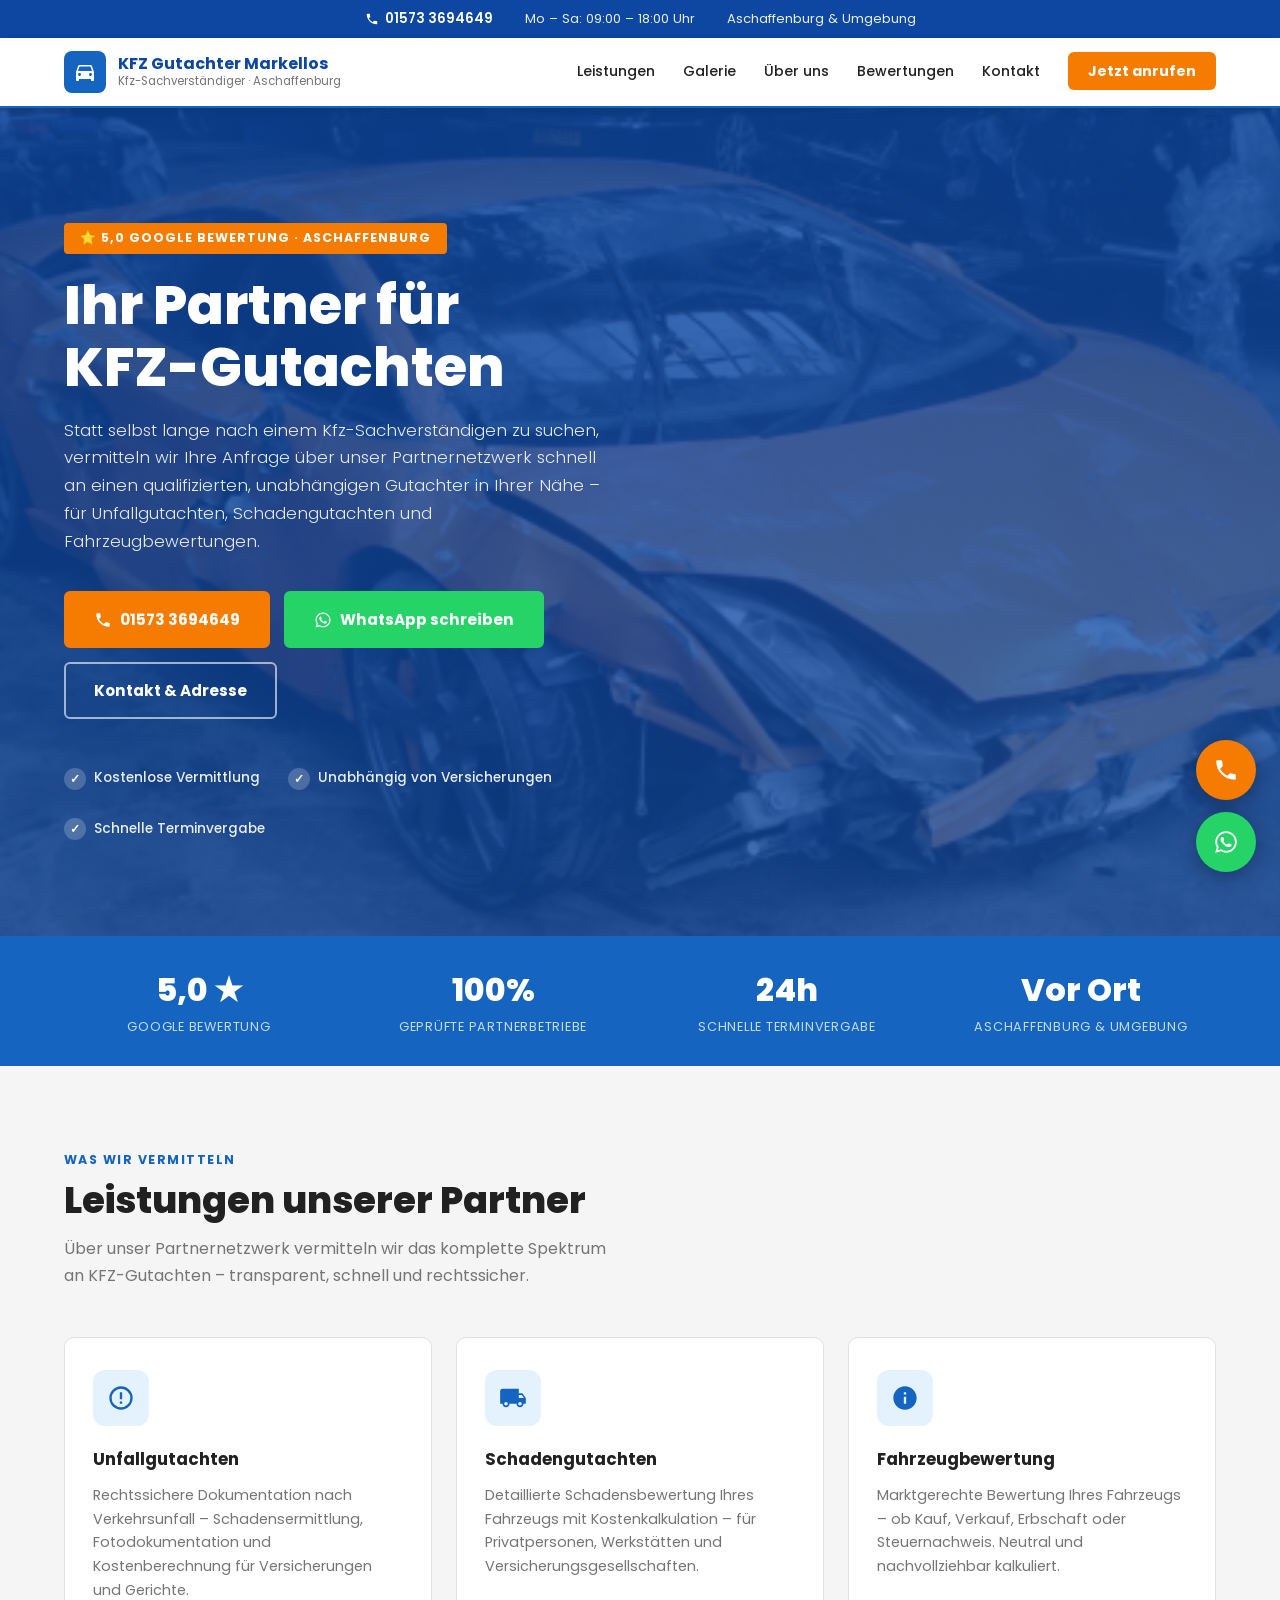
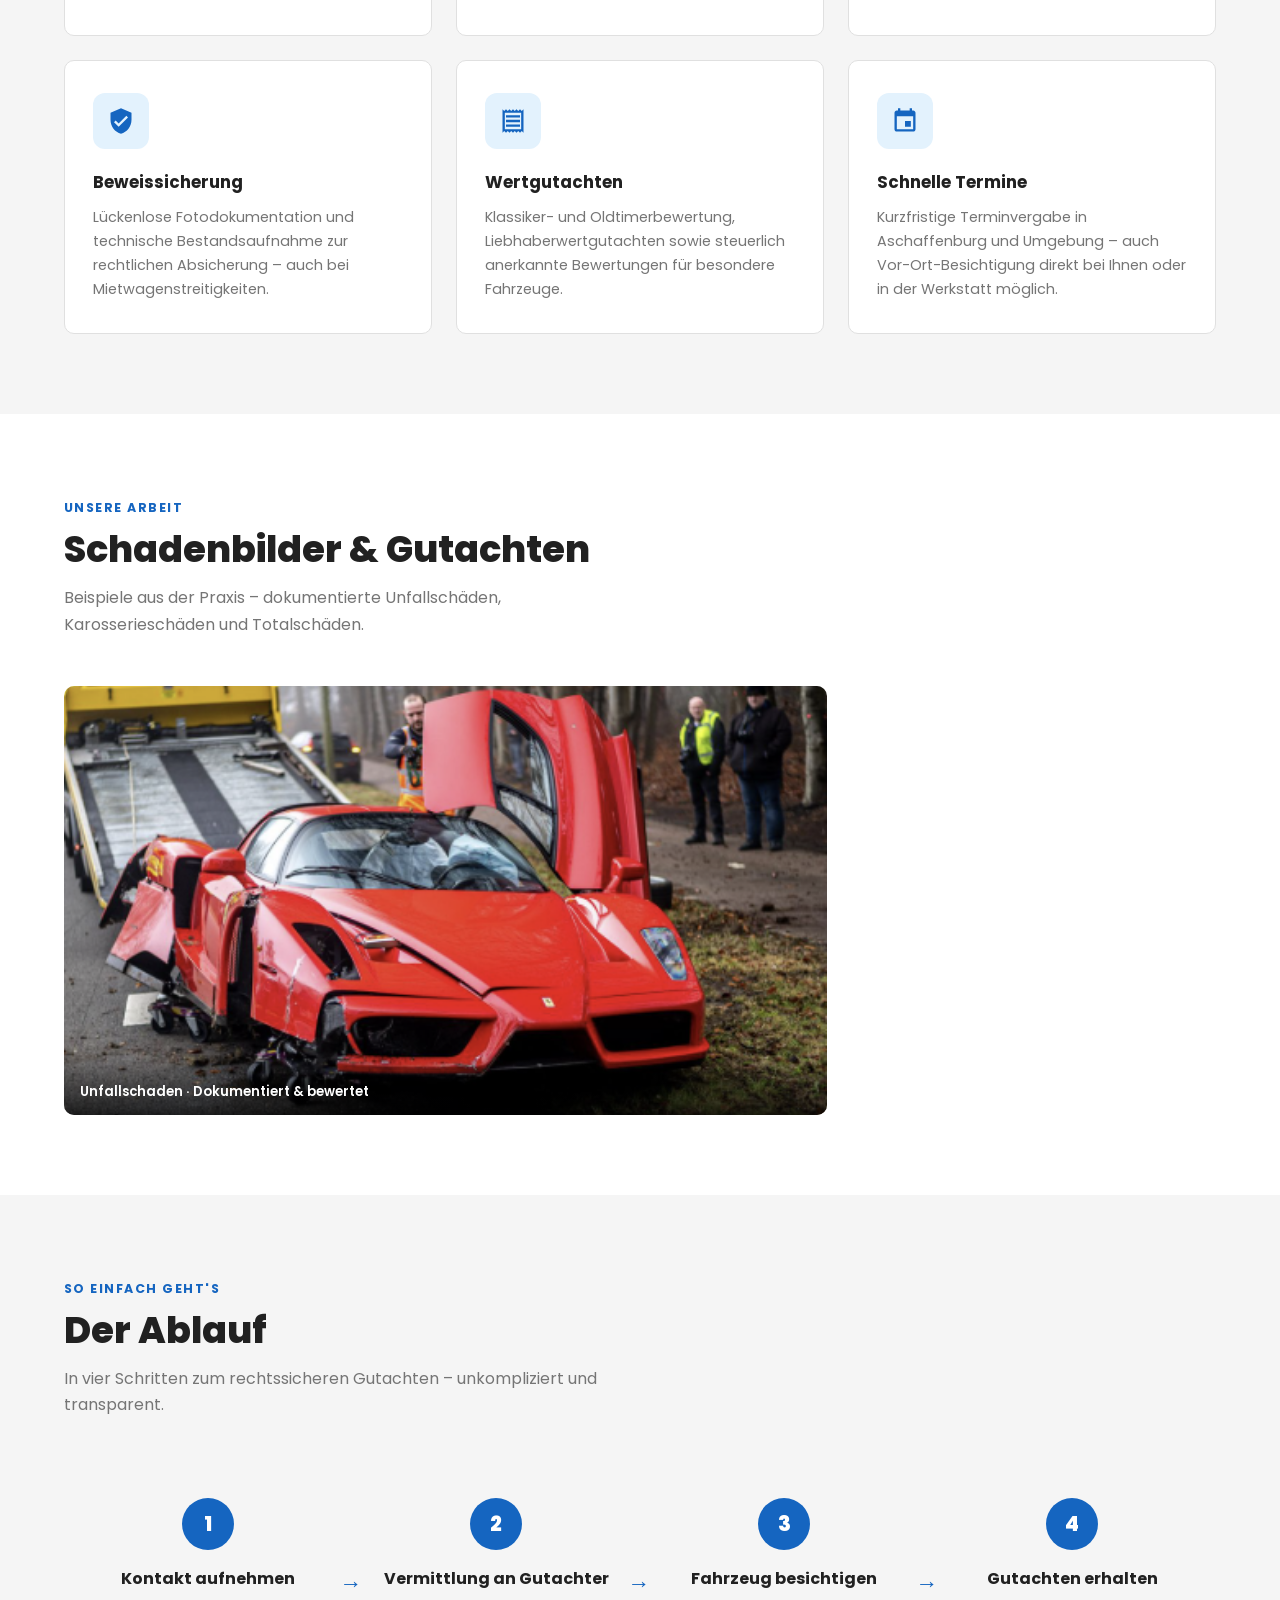
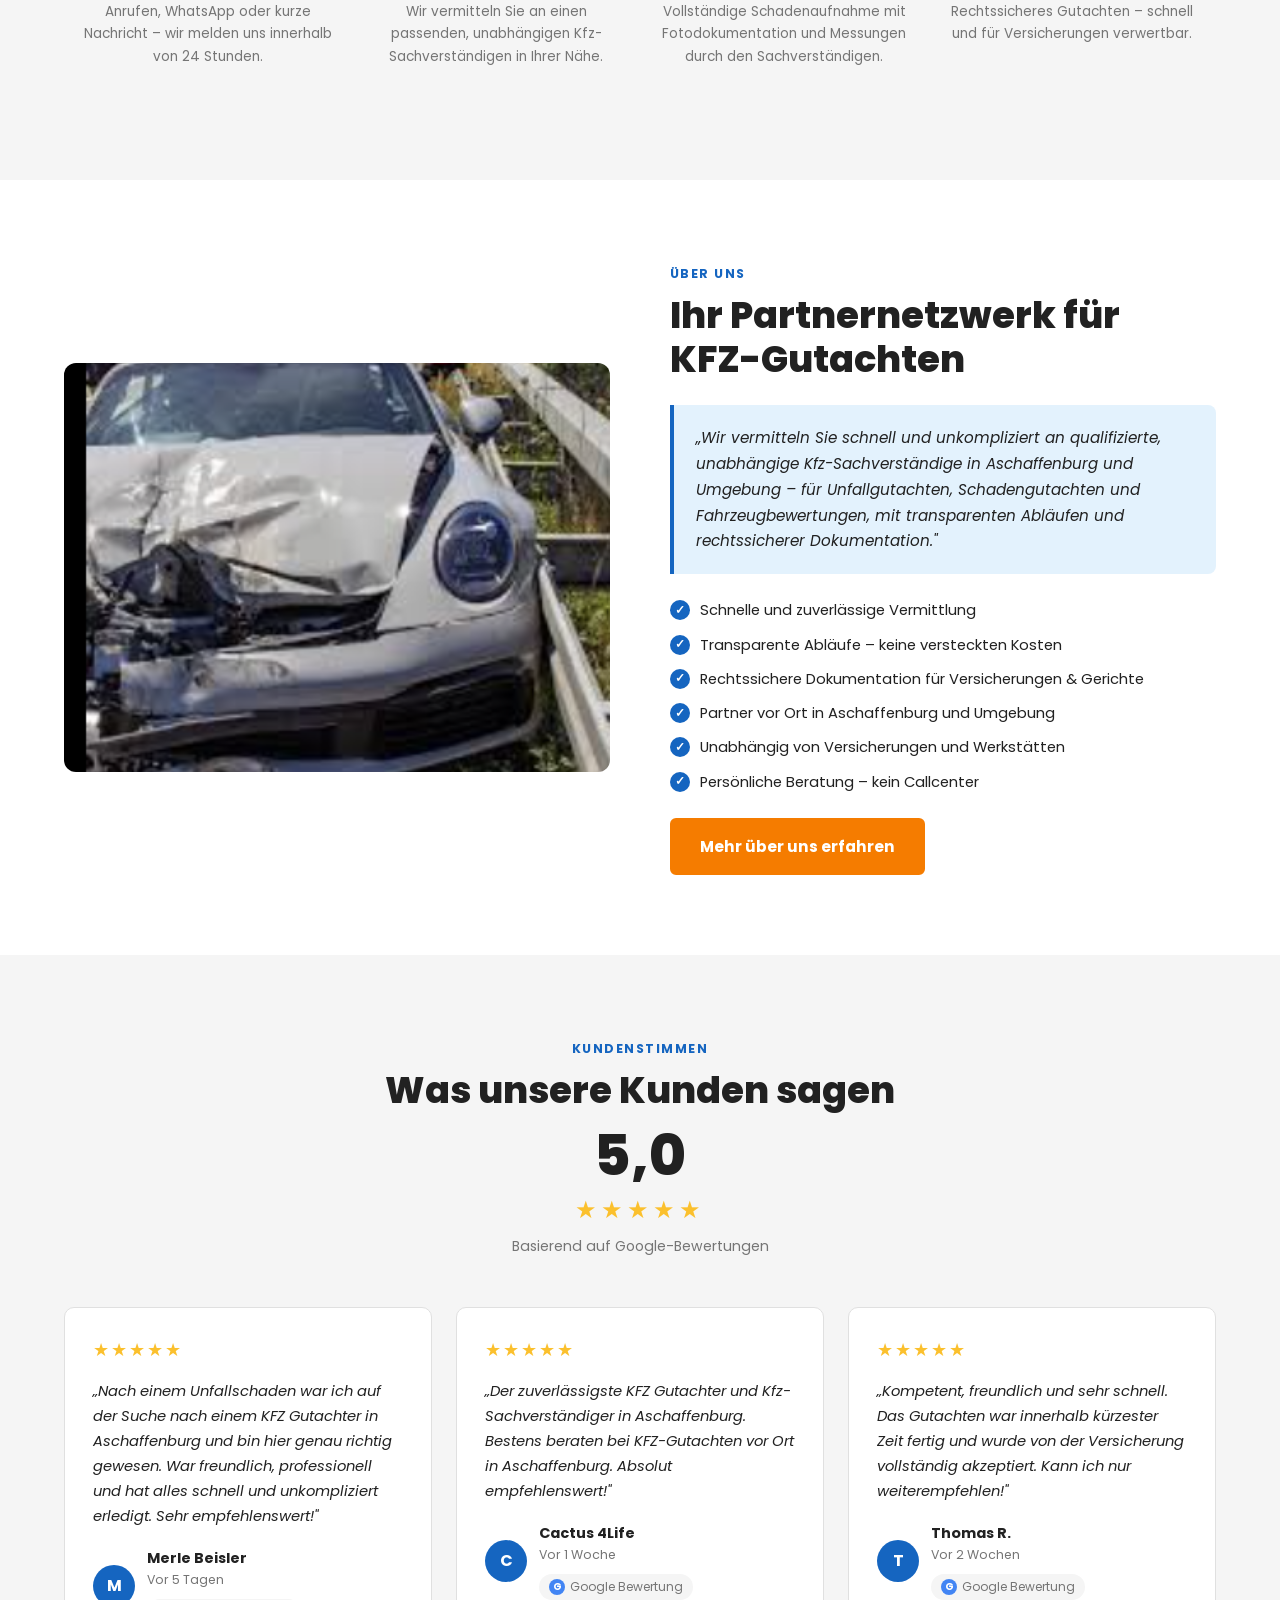
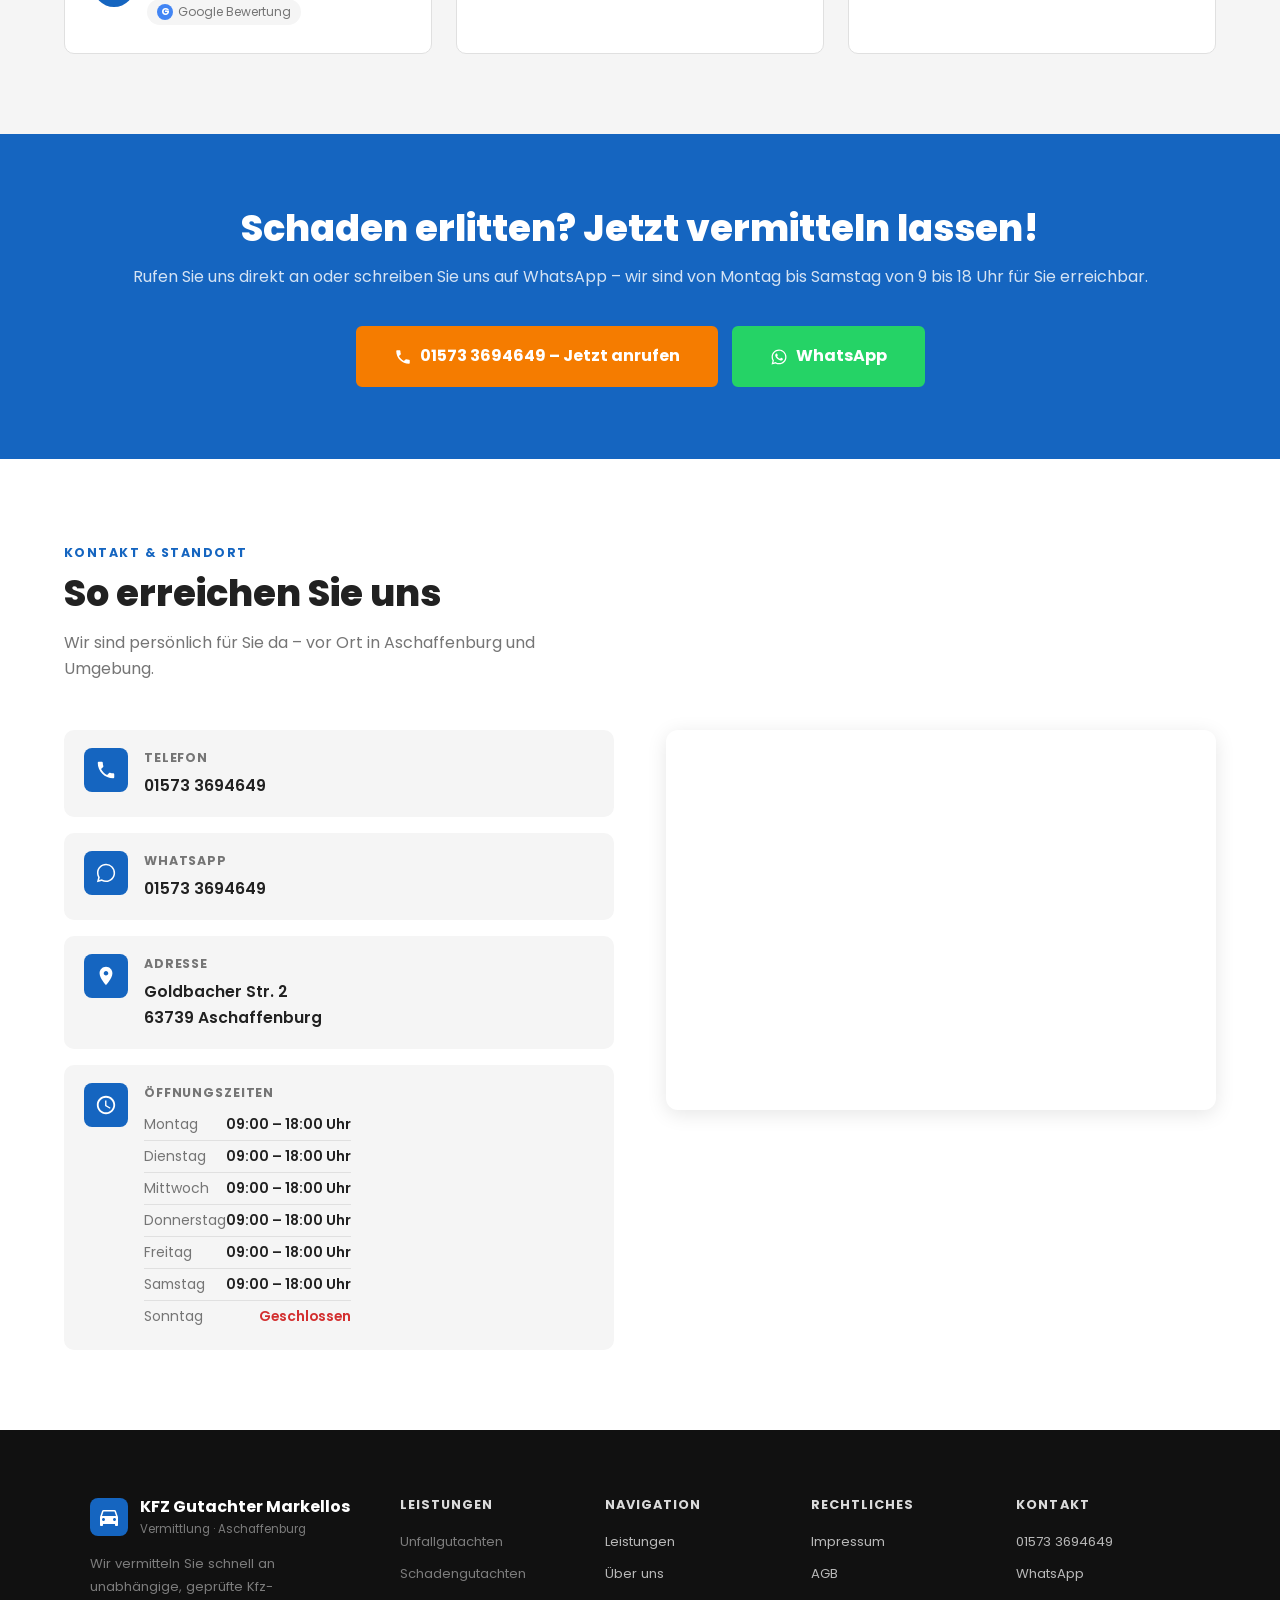
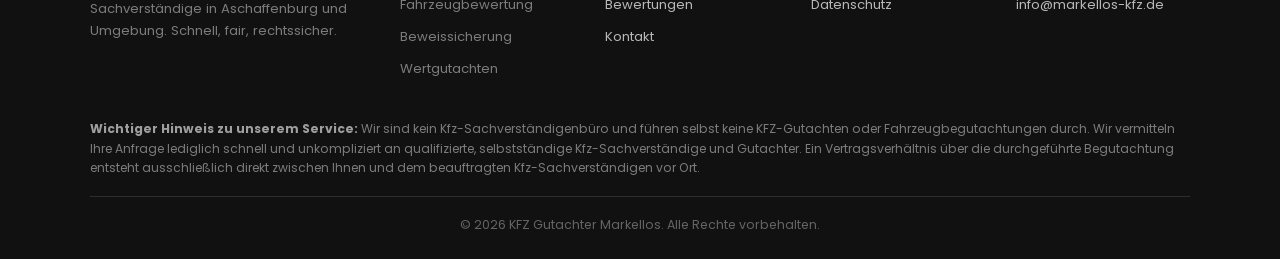
==== index.html @ 5ba18771 "Initial Commit" ====
﻿<!DOCTYPE html>
<html lang="de">
<head>
  <meta charset="UTF-8" />
  <meta name="viewport" content="width=device-width, initial-scale=1.0" />
  <meta name="description" content="KFZ Gutachter Markellos – Ihr Vermittlungsservice für unabhängige Kfz-Sachverständige in Aschaffenburg. Unfallgutachten, Schadengutachten, Fahrzeugbewertungen. Schnelle Vermittlung, rechtssichere Dokumentation." />
  <meta name="keywords" content="KFZ Gutachter Aschaffenburg, Kfz-Sachverständiger, Unfallgutachten, Schadengutachten, Fahrzeugbewertung" />
  <title>KFZ Gutachter Markellos Aschaffenburg | Kfz-Sachverständiger vermitteln</title>
  <link href="https://fonts.googleapis.com/css2?family=Poppins:wght@300;400;500;600;700;800&display=swap" rel="stylesheet" />
  <link href="style.css" rel="stylesheet" />
</head>
<body>

<!-- TOP BAR -->
<div class="topbar">
  <div class="topbar-item">
    <svg viewBox="0 0 24 24" style="width:14px;height:14px;fill:#fff;"><path d="M6.6 10.8c1.4 2.8 3.8 5.1 6.6 6.6l2.2-2.2c.3-.3.7-.4 1-.2 1.1.4 2.3.6 3.6.6.6 0 1 .4 1 1V20c0 .6-.4 1-1 1-9.4 0-17-7.6-17-17 0-.6.4-1 1-1h3.5c.6 0 1 .4 1 1 0 1.3.2 2.5.6 3.6.1.3 0 .7-.2 1L6.6 10.8z"/></svg>
    <a href="tel:015733694649">01573 3694649</a>
  </div>
  <div class="topbar-item">
    Mo – Sa: 09:00 – 18:00 Uhr
  </div>
  <div class="topbar-item">
    Aschaffenburg &amp; Umgebung
  </div>
</div>

<!-- NAV -->
<nav id="nav">
  <a href="#hero" class="nav-logo">
    <div class="nav-logo-icon">
      <svg viewBox="0 0 24 24"><path d="M18.92 6.01C18.72 5.42 18.16 5 17.5 5h-11c-.66 0-1.21.42-1.42 1.01L3 12v8c0 .55.45 1 1 1h1c.55 0 1-.45 1-1v-1h12v1c0 .55.45 1 1 1h1c.55 0 1-.45 1-1v-8l-2.08-5.99zM6.5 16c-.83 0-1.5-.67-1.5-1.5S5.67 13 6.5 13s1.5.67 1.5 1.5S7.33 16 6.5 16zm11 0c-.83 0-1.5-.67-1.5-1.5s.67-1.5 1.5-1.5 1.5.67 1.5 1.5-.67 1.5-1.5 1.5zM5 11l1.5-4.5h11L19 11H5z"/></svg>
    </div>
    <div class="nav-brand">
      <div class="nav-brand-name">KFZ Gutachter Markellos</div>
      <div class="nav-brand-sub">Kfz-Sachverständiger · Aschaffenburg</div>
    </div>
  </a>

  <ul class="nav-links" id="navLinks">
    <li><a href="#leistungen">Leistungen</a></li>
    <li><a href="#galerie">Galerie</a></li>
    <li><a href="ueber-uns.html">Über uns</a></li>
    <li><a href="#bewertungen">Bewertungen</a></li>
    <li><a href="#kontakt">Kontakt</a></li>
    <li><a href="tel:015733694649" class="nav-cta">Jetzt anrufen</a></li>
  </ul>

  <button class="hamburger" id="hamburger" aria-label="Menü öffnen">
    <span></span><span></span><span></span>
  </button>
</nav>

<!-- HERO -->
<section id="hero">
  <div class="hero-content">
    <div class="hero-tag">⭐ 5,0 Google Bewertung · Aschaffenburg</div>
    <h1>Ihr Partner für<br>KFZ-Gutachten</h1>
    <p class="hero-sub">
      Statt selbst lange nach einem Kfz-Sachverständigen zu suchen, vermitteln wir Ihre Anfrage
      über unser Partnernetzwerk schnell an einen qualifizierten, unabhängigen Gutachter in Ihrer Nähe –
      für Unfallgutachten, Schadengutachten und Fahrzeugbewertungen.
    </p>
    <div class="hero-btns">
      <a href="tel:015733694649" class="btn btn-orange">
        <svg viewBox="0 0 24 24" style="width:18px;height:18px;fill:currentColor;"><path d="M6.6 10.8c1.4 2.8 3.8 5.1 6.6 6.6l2.2-2.2c.3-.3.7-.4 1-.2 1.1.4 2.3.6 3.6.6.6 0 1 .4 1 1V20c0 .6-.4 1-1 1-9.4 0-17-7.6-17-17 0-.6.4-1 1-1h3.5c.6 0 1 .4 1 1 0 1.3.2 2.5.6 3.6.1.3 0 .7-.2 1L6.6 10.8z"/></svg>
        01573 3694649
      </a>
      <a href="https://wa.me/4915733694649" target="_blank" rel="noopener" class="btn btn-whatsapp">
        <svg viewBox="0 0 24 24" style="width:18px;height:18px;fill:currentColor;"><path d="M12.04 2C6.58 2 2.13 6.45 2.13 11.91c0 1.75.46 3.45 1.32 4.95L2.05 22l5.25-1.38a9.9 9.9 0 0 0 4.74 1.21h.01c5.46 0 9.9-4.45 9.9-9.91 0-2.65-1.03-5.14-2.9-7.01A9.82 9.82 0 0 0 12.04 2zm0 18.13a8.2 8.2 0 0 1-4.19-1.15l-.3-.18-3.12.82.83-3.04-.2-.31a8.22 8.22 0 0 1-1.26-4.38c0-4.54 3.7-8.24 8.25-8.24 2.2 0 4.27.86 5.83 2.42a8.18 8.18 0 0 1 2.41 5.83c0 4.55-3.7 8.23-8.25 8.23zm4.52-6.16c-.25-.12-1.47-.72-1.7-.81-.23-.08-.39-.12-.56.13-.17.25-.64.81-.79.97-.14.17-.29.19-.54.06-.25-.12-1.04-.38-1.99-1.22-.73-.66-1.23-1.46-1.37-1.71-.14-.25-.02-.38.11-.51.11-.11.25-.29.37-.43.12-.15.16-.25.25-.42.08-.17.04-.31-.02-.44-.06-.12-.56-1.36-.77-1.86-.2-.48-.41-.42-.56-.43-.14-.01-.31-.01-.48-.01-.17 0-.44.06-.67.31-.23.25-.87.86-.87 2.09 0 1.23.9 2.42 1.02 2.59.12.17 1.77 2.7 4.28 3.79.6.26 1.06.41 1.43.53.6.19 1.15.16 1.58.1.48-.07 1.47-.6 1.68-1.18.21-.58.21-1.07.14-1.18-.07-.1-.23-.16-.48-.28z"/></svg>
        WhatsApp schreiben
      </a>
      <a href="#kontakt" class="btn btn-white">Kontakt &amp; Adresse</a>
    </div>
    <div class="hero-trust">
      <div class="trust-item"><div class="trust-check">✓</div> Kostenlose Vermittlung</div>
      <div class="trust-item"><div class="trust-check">✓</div> Unabhängig von Versicherungen</div>
      <div class="trust-item"><div class="trust-check">✓</div> Schnelle Terminvergabe</div>
    </div>
  </div>
</section>

<!-- TRUST BAND -->
<div class="trust-band">
  <div class="trust-band-item">
    <div class="num">5,0 ★</div>
    <div class="label">Google Bewertung</div>
  </div>
  <div class="trust-band-item">
    <div class="num">100%</div>
    <div class="label">Geprüfte Partnerbetriebe</div>
  </div>
  <div class="trust-band-item">
    <div class="num">24h</div>
    <div class="label">Schnelle Terminvergabe</div>
  </div>
  <div class="trust-band-item">
    <div class="num">Vor Ort</div>
    <div class="label">Aschaffenburg & Umgebung</div>
  </div>
</div>

<!-- LEISTUNGEN -->
<section id="leistungen" class="section section-grey">
  <div class="section-header">
    <div class="section-label">Was wir vermitteln</div>
    <h2>Leistungen unserer Partner</h2>
    <p class="section-sub">Über unser Partnernetzwerk vermitteln wir das komplette Spektrum an KFZ-Gutachten – transparent, schnell und rechtssicher.</p>
  </div>

  <div class="services-grid">

    <div class="service-card">
      <div class="svc-icon">
        <svg viewBox="0 0 24 24"><path d="M11 15h2v2h-2v-2zm0-8h2v6h-2V7zm1-5C6.47 2 2 6.5 2 12a10 10 0 0 0 10 10 10 10 0 0 0 10-10A10 10 0 0 0 12 2zm0 18a8 8 0 0 1-8-8 8 8 0 0 1 8-8 8 8 0 0 1 8 8 8 8 0 0 1-8 8z"/></svg>
      </div>
      <h3>Unfallgutachten</h3>
      <p>Rechtssichere Dokumentation nach Verkehrsunfall – Schadensermittlung, Fotodokumentation und Kostenberechnung für Versicherungen und Gerichte.</p>
    </div>

    <div class="service-card">
      <div class="svc-icon">
        <svg viewBox="0 0 24 24"><path d="M20 8h-3V4H3c-1.1 0-2 .9-2 2v11h2c0 1.66 1.34 3 3 3s3-1.34 3-3h6c0 1.66 1.34 3 3 3s3-1.34 3-3h2v-5l-3-4zM6 18.5c-.83 0-1.5-.67-1.5-1.5s.67-1.5 1.5-1.5 1.5.67 1.5 1.5-.67 1.5-1.5 1.5zm13.5-9l1.96 2.5H17V9.5h2.5zm-1.5 9c-.83 0-1.5-.67-1.5-1.5s.67-1.5 1.5-1.5 1.5.67 1.5 1.5-.67 1.5-1.5 1.5z"/></svg>
      </div>
      <h3>Schadengutachten</h3>
      <p>Detaillierte Schadensbewertung Ihres Fahrzeugs mit Kostenkalkulation – für Privatpersonen, Werkstätten und Versicherungsgesellschaften.</p>
    </div>

    <div class="service-card">
      <div class="svc-icon">
        <svg viewBox="0 0 24 24"><path d="M12 2C6.48 2 2 6.48 2 12s4.48 10 10 10 10-4.48 10-10S17.52 2 12 2zm1 15h-2v-6h2v6zm0-8h-2V7h2v2z"/></svg>
      </div>
      <h3>Fahrzeugbewertung</h3>
      <p>Marktgerechte Bewertung Ihres Fahrzeugs – ob Kauf, Verkauf, Erbschaft oder Steuernachweis. Neutral und nachvollziehbar kalkuliert.</p>
    </div>

    <div class="service-card">
      <div class="svc-icon">
        <svg viewBox="0 0 24 24"><path d="M12 1L3 5v6c0 5.55 3.84 10.74 9 12 5.16-1.26 9-6.45 9-12V5l-9-4zm-2 16l-4-4 1.41-1.41L10 14.17l6.59-6.59L18 9l-8 8z"/></svg>
      </div>
      <h3>Beweissicherung</h3>
      <p>Lückenlose Fotodokumentation und technische Bestandsaufnahme zur rechtlichen Absicherung – auch bei Mietwagenstreitigkeiten.</p>
    </div>

    <div class="service-card">
      <div class="svc-icon">
        <svg viewBox="0 0 24 24"><path d="M19.5 3.5L18 2l-1.5 1.5L15 2l-1.5 1.5L12 2l-1.5 1.5L9 2 7.5 3.5 6 2 4.5 3.5 3 2v20l1.5-1.5L6 22l1.5-1.5L9 22l1.5-1.5L12 22l1.5-1.5L15 22l1.5-1.5L18 22l1.5-1.5L21 22V2l-1.5 1.5zM19 19.09H5V4.91h14v14.18zM6 15h12v2H6zm0-4h12v2H6zm0-4h12v2H6z"/></svg>
      </div>
      <h3>Wertgutachten</h3>
      <p>Klassiker- und Oldtimerbewertung, Liebhaberwertgutachten sowie steuerlich anerkannte Bewertungen für besondere Fahrzeuge.</p>
    </div>

    <div class="service-card">
      <div class="svc-icon">
        <svg viewBox="0 0 24 24"><path d="M17 12h-5v5h5v-5zM16 1v2H8V1H6v2H5c-1.11 0-1.99.9-1.99 2L3 19c0 1.1.89 2 2 2h14c1.1 0 2-.9 2-2V5c0-1.1-.9-2-2-2h-1V1h-2zm3 18H5V8h14v11z"/></svg>
      </div>
      <h3>Schnelle Termine</h3>
      <p>Kurzfristige Terminvergabe in Aschaffenburg und Umgebung – auch Vor-Ort-Besichtigung direkt bei Ihnen oder in der Werkstatt möglich.</p>
    </div>

  </div>
</section>

<!-- GALERIE -->
<section id="galerie" class="section">
  <div class="section-header">
    <div class="section-label">Unsere Arbeit</div>
    <h2>Schadenbilder &amp; Gutachten</h2>
    <p class="section-sub">Beispiele aus der Praxis – dokumentierte Unfallschäden, Karosserieschäden und Totalschäden.</p>
  </div>

  <div class="gallery-grid">

    <!-- Bild 1: eigenes Foto (groß) -->
    <div class="gallery-item">
      <img src="unfall1.png" alt="Unfallschaden Fahrzeug – KFZ Gutachter Markellos Aschaffenburg" loading="lazy" />
      <div class="gallery-label">Unfallschaden · Dokumentiert &amp; bewertet</div>
    </div>


  </div>
</section>


<!-- ABLAUF -->
<section class="section section-grey">
  <div class="section-header">
    <div class="section-label">So einfach geht's</div>
    <h2>Der Ablauf</h2>
    <p class="section-sub">In vier Schritten zum rechtssicheren Gutachten – unkompliziert und transparent.</p>
  </div>

  <div class="process-steps">
    <div class="step">
      <div class="step-num">1</div>
      <h3>Kontakt aufnehmen</h3>
      <p>Anrufen, WhatsApp oder kurze Nachricht – wir melden uns innerhalb von 24 Stunden.</p>
    </div>
    <div class="step">
      <div class="step-num">2</div>
      <h3>Vermittlung an Gutachter</h3>
      <p>Wir vermitteln Sie an einen passenden, unabhängigen Kfz-Sachverständigen in Ihrer Nähe.</p>
    </div>
    <div class="step">
      <div class="step-num">3</div>
      <h3>Fahrzeug besichtigen</h3>
      <p>Vollständige Schadenaufnahme mit Fotodokumentation und Messungen durch den Sachverständigen.</p>
    </div>
    <div class="step">
      <div class="step-num">4</div>
      <h3>Gutachten erhalten</h3>
      <p>Rechtssicheres Gutachten – schnell und für Versicherungen verwertbar.</p>
    </div>
  </div>
</section>

<!-- ÜBER UNS -->
<section id="ueber-uns" class="section">
  <div class="about-grid">

    <div class="about-img-box">
      <img src="unfall3.png" alt="KFZ Gutachter Markellos Aschaffenburg" />
    </div>

    <div class="about-text">
      <div class="section-label">Über uns</div>
      <h2>Ihr Partnernetzwerk für KFZ-Gutachten</h2>
      <div class="about-quote">
        „Wir vermitteln Sie schnell und unkompliziert an qualifizierte, unabhängige Kfz-Sachverständige in Aschaffenburg und Umgebung – für Unfallgutachten, Schadengutachten und Fahrzeugbewertungen, mit transparenten Abläufen und rechtssicherer Dokumentation."
      </div>
      <ul class="checklist">
        <li>Schnelle und zuverlässige Vermittlung</li>
        <li>Transparente Abläufe – keine versteckten Kosten</li>
        <li>Rechtssichere Dokumentation für Versicherungen &amp; Gerichte</li>
        <li>Partner vor Ort in Aschaffenburg und Umgebung</li>
        <li>Unabhängig von Versicherungen und Werkstätten</li>
        <li>Persönliche Beratung – kein Callcenter</li>
      </ul>
      <div class="about-teaser-link">
        <a href="ueber-uns.html" class="btn btn-orange">Mehr über uns erfahren</a>
      </div>
    </div>

  </div>
</section>

<!-- BEWERTUNGEN -->
<section id="bewertungen" class="section section-grey">
  <div class="section-header" style="text-align:center;">
    <div class="section-label">Kundenstimmen</div>
    <h2>Was unsere Kunden sagen</h2>
    <div style="margin-top:16px;">
      <div style="font-size:3.5rem;font-weight:800;color:var(--text);line-height:1;">5,0</div>
      <div style="color:#fbc02d;font-size:1.5rem;letter-spacing:4px;margin:6px 0;">★★★★★</div>
      <div style="color:var(--muted);font-size:0.88rem;">Basierend auf Google-Bewertungen</div>
    </div>
  </div>

  <div class="reviews-grid">

    <div class="review-card">
      <div class="review-stars">★★★★★</div>
      <p class="review-text">
        „Nach einem Unfallschaden war ich auf der Suche nach einem KFZ Gutachter in Aschaffenburg und bin hier genau richtig gewesen. War freundlich, professionell und hat alles schnell und unkompliziert erledigt. Sehr empfehlenswert!"
      </p>
      <div class="review-footer">
        <div class="review-avatar">M</div>
        <div>
          <div class="review-name">Merle Beisler</div>
          <div class="review-date">Vor 5 Tagen</div>
          <div class="google-badge"><div class="google-g">G</div> Google Bewertung</div>
        </div>
      </div>
    </div>

    <div class="review-card">
      <div class="review-stars">★★★★★</div>
      <p class="review-text">
        „Der zuverlässigste KFZ Gutachter und Kfz-Sachverständiger in Aschaffenburg. Bestens beraten bei KFZ-Gutachten vor Ort in Aschaffenburg. Absolut empfehlenswert!"
      </p>
      <div class="review-footer">
        <div class="review-avatar">C</div>
        <div>
          <div class="review-name">Cactus 4Life</div>
          <div class="review-date">Vor 1 Woche</div>
          <div class="google-badge"><div class="google-g">G</div> Google Bewertung</div>
        </div>
      </div>
    </div>

    <div class="review-card">
      <div class="review-stars">★★★★★</div>
      <p class="review-text">
        „Kompetent, freundlich und sehr schnell. Das Gutachten war innerhalb kürzester Zeit fertig und wurde von der Versicherung vollständig akzeptiert. Kann ich nur weiterempfehlen!"
      </p>
      <div class="review-footer">
        <div class="review-avatar">T</div>
        <div>
          <div class="review-name">Thomas R.</div>
          <div class="review-date">Vor 2 Wochen</div>
          <div class="google-badge"><div class="google-g">G</div> Google Bewertung</div>
        </div>
      </div>
    </div>

  </div>
</section>

<!-- CTA BANNER -->
<div class="cta-banner">
  <h2>Schaden erlitten? Jetzt vermitteln lassen!</h2>
  <p>Rufen Sie uns direkt an oder schreiben Sie uns auf WhatsApp – wir sind von Montag bis Samstag von 9 bis 18 Uhr für Sie erreichbar.</p>
  <div class="hero-btns">
    <a href="tel:015733694649" class="btn btn-orange" style="font-size:1rem;padding:15px 36px;">
      <svg viewBox="0 0 24 24" style="width:18px;height:18px;fill:currentColor;"><path d="M6.6 10.8c1.4 2.8 3.8 5.1 6.6 6.6l2.2-2.2c.3-.3.7-.4 1-.2 1.1.4 2.3.6 3.6.6.6 0 1 .4 1 1V20c0 .6-.4 1-1 1-9.4 0-17-7.6-17-17 0-.6.4-1 1-1h3.5c.6 0 1 .4 1 1 0 1.3.2 2.5.6 3.6.1.3 0 .7-.2 1L6.6 10.8z"/></svg>
      01573 3694649 – Jetzt anrufen
    </a>
    <a href="https://wa.me/4915733694649" target="_blank" rel="noopener" class="btn btn-whatsapp" style="font-size:1rem;padding:15px 36px;">
      <svg viewBox="0 0 24 24" style="width:18px;height:18px;fill:currentColor;"><path d="M12.04 2C6.58 2 2.13 6.45 2.13 11.91c0 1.75.46 3.45 1.32 4.95L2.05 22l5.25-1.38a9.9 9.9 0 0 0 4.74 1.21h.01c5.46 0 9.9-4.45 9.9-9.91 0-2.65-1.03-5.14-2.9-7.01A9.82 9.82 0 0 0 12.04 2zm0 18.13a8.2 8.2 0 0 1-4.19-1.15l-.3-.18-3.12.82.83-3.04-.2-.31a8.22 8.22 0 0 1-1.26-4.38c0-4.54 3.7-8.24 8.25-8.24 2.2 0 4.27.86 5.83 2.42a8.18 8.18 0 0 1 2.41 5.83c0 4.55-3.7 8.23-8.25 8.23zm4.52-6.16c-.25-.12-1.47-.72-1.7-.81-.23-.08-.39-.12-.56.13-.17.25-.64.81-.79.97-.14.17-.29.19-.54.06-.25-.12-1.04-.38-1.99-1.22-.73-.66-1.23-1.46-1.37-1.71-.14-.25-.02-.38.11-.51.11-.11.25-.29.37-.43.12-.15.16-.25.25-.42.08-.17.04-.31-.02-.44-.06-.12-.56-1.36-.77-1.86-.2-.48-.41-.42-.56-.43-.14-.01-.31-.01-.48-.01-.17 0-.44.06-.67.31-.23.25-.87.86-.87 2.09 0 1.23.9 2.42 1.02 2.59.12.17 1.77 2.7 4.28 3.79.6.26 1.06.41 1.43.53.6.19 1.15.16 1.58.1.48-.07 1.47-.6 1.68-1.18.21-.58.21-1.07.14-1.18-.07-.1-.23-.16-.48-.28z"/></svg>
      WhatsApp
    </a>
  </div>
</div>

<!-- KONTAKT -->
<section id="kontakt" class="section">
  <div class="section-header">
    <div class="section-label">Kontakt &amp; Standort</div>
    <h2>So erreichen Sie uns</h2>
    <p class="section-sub">Wir sind persönlich für Sie da – vor Ort in Aschaffenburg und Umgebung.</p>
  </div>

  <div class="contact-grid">
    <div class="contact-cards">

      <div class="contact-card">
        <div class="contact-card-icon">
          <svg viewBox="0 0 24 24"><path d="M6.6 10.8c1.4 2.8 3.8 5.1 6.6 6.6l2.2-2.2c.3-.3.7-.4 1-.2 1.1.4 2.3.6 3.6.6.6 0 1 .4 1 1V20c0 .6-.4 1-1 1-9.4 0-17-7.6-17-17 0-.6.4-1 1-1h3.5c.6 0 1 .4 1 1 0 1.3.2 2.5.6 3.6.1.3 0 .7-.2 1L6.6 10.8z"/></svg>
        </div>
        <div>
          <h4>Telefon</h4>
          <a href="tel:015733694649">01573 3694649</a>
        </div>
      </div>

      <div class="contact-card">
        <div class="contact-card-icon">
          <svg viewBox="0 0 24 24"><path d="M12.04 2C6.58 2 2.13 6.45 2.13 11.91c0 1.75.46 3.45 1.32 4.95L2.05 22l5.25-1.38a9.9 9.9 0 0 0 4.74 1.21h.01c5.46 0 9.9-4.45 9.9-9.91 0-2.65-1.03-5.14-2.9-7.01A9.82 9.82 0 0 0 12.04 2zm0 18.13a8.2 8.2 0 0 1-4.19-1.15l-.3-.18-3.12.82.83-3.04-.2-.31a8.22 8.22 0 0 1-1.26-4.38c0-4.54 3.7-8.24 8.25-8.24 2.2 0 4.27.86 5.83 2.42a8.18 8.18 0 0 1 2.41 5.83c0 4.55-3.7 8.23-8.25 8.23z"/></svg>
        </div>
        <div>
          <h4>WhatsApp</h4>
          <a href="https://wa.me/4915733694649" target="_blank" rel="noopener">01573 3694649</a>
        </div>
      </div>

      <div class="contact-card">
        <div class="contact-card-icon">
          <svg viewBox="0 0 24 24"><path d="M12 2C8.13 2 5 5.13 5 9c0 5.25 7 13 7 13s7-7.75 7-13c0-3.87-3.13-7-7-7zm0 9.5c-1.38 0-2.5-1.12-2.5-2.5s1.12-2.5 2.5-2.5 2.5 1.12 2.5 2.5-1.12 2.5-2.5 2.5z"/></svg>
        </div>
        <div>
          <h4>Adresse</h4>
          <p>Goldbacher Str. 2<br>63739 Aschaffenburg</p>
        </div>
      </div>

      <div class="contact-card">
        <div class="contact-card-icon">
          <svg viewBox="0 0 24 24"><path d="M11.99 2C6.47 2 2 6.48 2 12s4.47 10 9.99 10C17.52 22 22 17.52 22 12S17.52 2 11.99 2zM12 20c-4.42 0-8-3.58-8-8s3.58-8 8-8 8 3.58 8 8-3.58 8-8 8zm.5-13H11v6l5.25 3.15.75-1.23-4.5-2.67V7z"/></svg>
        </div>
        <div>
          <h4>Öffnungszeiten</h4>
          <div class="hours-list">
            <div class="hours-row"><span class="hours-day">Montag</span><span class="hours-time">09:00 – 18:00 Uhr</span></div>
            <div class="hours-row"><span class="hours-day">Dienstag</span><span class="hours-time">09:00 – 18:00 Uhr</span></div>
            <div class="hours-row"><span class="hours-day">Mittwoch</span><span class="hours-time">09:00 – 18:00 Uhr</span></div>
            <div class="hours-row"><span class="hours-day">Donnerstag</span><span class="hours-time">09:00 – 18:00 Uhr</span></div>
            <div class="hours-row"><span class="hours-day">Freitag</span><span class="hours-time">09:00 – 18:00 Uhr</span></div>
            <div class="hours-row"><span class="hours-day">Samstag</span><span class="hours-time">09:00 – 18:00 Uhr</span></div>
            <div class="hours-row"><span class="hours-day">Sonntag</span><span class="hours-closed">Geschlossen</span></div>
          </div>
        </div>
      </div>

    </div>

    <div class="map-box">
      <iframe
        src="https://www.google.com/maps/embed?pb=!1m18!1m12!1m3!1d2583.0!2d9.14!3d49.977!2m3!1f0!2f0!3f0!3m2!1i1024!2i768!4f13.1!3m3!1m2!1s0x47a2264e07f7e855%3A0x1!2sGoldbacher+Str.+2%2C+63739+Aschaffenburg!5e0!3m2!1sde!2sde!4v1"
        allowfullscreen=""
        loading="lazy"
        referrerpolicy="no-referrer-when-downgrade"
        title="Standort KFZ Gutachter Markellos Aschaffenburg">
      </iframe>
    </div>
  </div>
</section>

<!-- FOOTER -->
<footer>
  <div class="footer-grid">

    <div class="footer-col">
      <div class="footer-brand">
        <div class="nav-logo-icon">
          <svg viewBox="0 0 24 24"><path d="M18.92 6.01C18.72 5.42 18.16 5 17.5 5h-11c-.66 0-1.21.42-1.42 1.01L3 12v8c0 .55.45 1 1 1h1c.55 0 1-.45 1-1v-1h12v1c0 .55.45 1 1 1h1c.55 0 1-.45 1-1v-8l-2.08-5.99zM6.5 16c-.83 0-1.5-.67-1.5-1.5S5.67 13 6.5 13s1.5.67 1.5 1.5S7.33 16 6.5 16zm11 0c-.83 0-1.5-.67-1.5-1.5s.67-1.5 1.5-1.5 1.5.67 1.5 1.5-.67 1.5-1.5 1.5zM5 11l1.5-4.5h11L19 11H5z"/></svg>
        </div>
        <div>
          <div class="footer-brand-name">KFZ Gutachter Markellos</div>
          <div class="footer-brand-sub">Vermittlung · Aschaffenburg</div>
        </div>
      </div>
      <p>Wir vermitteln Sie schnell an unabhängige, geprüfte Kfz-Sachverständige in Aschaffenburg und Umgebung. Schnell, fair, rechtssicher.</p>
    </div>

    <div class="footer-col">
      <h4>Leistungen</h4>
      <ul>
        <li>Unfallgutachten</li>
        <li>Schadengutachten</li>
        <li>Fahrzeugbewertung</li>
        <li>Beweissicherung</li>
        <li>Wertgutachten</li>
      </ul>
    </div>

    <div class="footer-col">
      <h4>Navigation</h4>
      <ul>
        <li><a href="#leistungen">Leistungen</a></li>
        <li><a href="ueber-uns.html">Über uns</a></li>
        <li><a href="#bewertungen">Bewertungen</a></li>
        <li><a href="#kontakt">Kontakt</a></li>
      </ul>
    </div>

    <div class="footer-col">
      <h4>Rechtliches</h4>
      <ul>
        <li><a href="impressum.html">Impressum</a></li>
        <li><a href="agb.html">AGB</a></li>
        <li><a href="datenschutz.html">Datenschutz</a></li>
      </ul>
    </div>

    <div class="footer-col">
      <h4>Kontakt</h4>
      <ul>
        <li><a href="tel:015733694649">01573 3694649</a></li>
        <li><a href="https://wa.me/4915733694649" target="_blank" rel="noopener">WhatsApp</a></li>
        <li><a href="mailto:info@markellos-kfz.de">info@markellos-kfz.de</a></li>
      </ul>
    </div>

  </div>

  <div class="legal-notice">
    <strong>Wichtiger Hinweis zu unserem Service:</strong> Wir sind kein Kfz-Sachverständigenbüro und führen selbst keine KFZ-Gutachten oder Fahrzeugbegutachtungen durch. Wir vermitteln Ihre Anfrage lediglich schnell und unkompliziert an qualifizierte, selbstständige Kfz-Sachverständige und Gutachter. Ein Vertragsverhältnis über die durchgeführte Begutachtung entsteht ausschließlich direkt zwischen Ihnen und dem beauftragten Kfz-Sachverständigen vor Ort.
  </div>

  <div class="footer-bottom">
    &copy; 2026 KFZ Gutachter Markellos. Alle Rechte vorbehalten.
  </div>
</footer>

<!-- FLOATING BUTTONS -->
<a href="tel:015733694649" class="phone-float" title="Jetzt anrufen">
  <svg viewBox="0 0 24 24"><path d="M6.6 10.8c1.4 2.8 3.8 5.1 6.6 6.6l2.2-2.2c.3-.3.7-.4 1-.2 1.1.4 2.3.6 3.6.6.6 0 1 .4 1 1V20c0 .6-.4 1-1 1-9.4 0-17-7.6-17-17 0-.6.4-1 1-1h3.5c.6 0 1 .4 1 1 0 1.3.2 2.5.6 3.6.1.3 0 .7-.2 1L6.6 10.8z"/></svg>
</a>
<a href="https://wa.me/4915733694649" target="_blank" rel="noopener" class="whatsapp-float" title="WhatsApp schreiben">
  <svg viewBox="0 0 24 24"><path d="M12.04 2C6.58 2 2.13 6.45 2.13 11.91c0 1.75.46 3.45 1.32 4.95L2.05 22l5.25-1.38a9.9 9.9 0 0 0 4.74 1.21h.01c5.46 0 9.9-4.45 9.9-9.91 0-2.65-1.03-5.14-2.9-7.01A9.82 9.82 0 0 0 12.04 2zm0 18.13a8.2 8.2 0 0 1-4.19-1.15l-.3-.18-3.12.82.83-3.04-.2-.31a8.22 8.22 0 0 1-1.26-4.38c0-4.54 3.7-8.24 8.25-8.24 2.2 0 4.27.86 5.83 2.42a8.18 8.18 0 0 1 2.41 5.83c0 4.55-3.7 8.23-8.25 8.23zm4.52-6.16c-.25-.12-1.47-.72-1.7-.81-.23-.08-.39-.12-.56.13-.17.25-.64.81-.79.97-.14.17-.29.19-.54.06-.25-.12-1.04-.38-1.99-1.22-.73-.66-1.23-1.46-1.37-1.71-.14-.25-.02-.38.11-.51.11-.11.25-.29.37-.43.12-.15.16-.25.25-.42.08-.17.04-.31-.02-.44-.06-.12-.56-1.36-.77-1.86-.2-.48-.41-.42-.56-.43-.14-.01-.31-.01-.48-.01-.17 0-.44.06-.67.31-.23.25-.87.86-.87 2.09 0 1.23.9 2.42 1.02 2.59.12.17 1.77 2.7 4.28 3.79.6.26 1.06.41 1.43.53.6.19 1.15.16 1.58.1.48-.07 1.47-.6 1.68-1.18.21-.58.21-1.07.14-1.18-.07-.1-.23-.16-.48-.28z"/></svg>
</a>

<script>
  const hamburger = document.getElementById('hamburger');
  const navLinks  = document.getElementById('navLinks');
  hamburger.addEventListener('click', () => navLinks.classList.toggle('open'));
  navLinks.querySelectorAll('a').forEach(a =>
    a.addEventListener('click', () => navLinks.classList.remove('open'))
  );
</script>
</body>
</html>
---- style.css ----
*, *::before, *::after { box-sizing: border-box; margin: 0; padding: 0; }

:root {
  --blue:    #1565c0;
  --blue-dk: #0d47a1;
  --blue-lt: #e3f2fd;
  --accent:  #f57c00;
  --whatsapp:#25d366;
  --whatsapp-dk:#1da851;
  --grey:    #f5f5f5;
  --text:    #212121;
  --muted:   #757575;
  --white:   #ffffff;
  --border:  #e0e0e0;
}

html { scroll-behavior: smooth; }

body {
  font-family: 'Poppins', sans-serif;
  color: var(--text);
  background: var(--white);
  line-height: 1.65;
}

/* ── TOP BAR ── */
.topbar {
  background: var(--blue-dk);
  color: rgba(255,255,255,0.9);
  text-align: center;
  padding: 8px 5%;
  font-size: 0.82rem;
  display: flex;
  justify-content: center;
  align-items: center;
  gap: 32px;
  flex-wrap: wrap;
}

.topbar a { color: #fff; text-decoration: none; font-weight: 600; }
.topbar a:hover { text-decoration: underline; }
.topbar-item { display: flex; align-items: center; gap: 6px; }

/* ── NAV ── */
nav {
  position: sticky;
  top: 0;
  z-index: 100;
  background: var(--white);
  border-bottom: 2px solid var(--blue);
  display: flex;
  align-items: center;
  justify-content: space-between;
  padding: 0 5%;
  height: 70px;
  box-shadow: 0 2px 8px rgba(0,0,0,0.08);
}

.nav-logo {
  display: flex;
  align-items: center;
  gap: 12px;
  text-decoration: none;
}

.nav-logo-icon {
  width: 42px; height: 42px;
  background: var(--blue);
  border-radius: 8px;
  display: grid;
  place-items: center;
}

.nav-logo-icon svg { width: 24px; height: 24px; fill: #fff; }

.nav-brand { line-height: 1.25; }
.nav-brand-name {
  font-size: 1rem;
  font-weight: 700;
  color: var(--blue-dk);
}
.nav-brand-sub {
  font-size: 0.72rem;
  color: var(--muted);
  font-weight: 400;
}

.nav-links {
  display: flex;
  gap: 28px;
  list-style: none;
  align-items: center;
}

.nav-links a {
  color: var(--text);
  text-decoration: none;
  font-size: 0.88rem;
  font-weight: 500;
  transition: color 0.2s;
}

.nav-links a:hover { color: var(--blue); }

.nav-cta {
  background: var(--accent) !important;
  color: #fff !important;
  padding: 9px 20px;
  border-radius: 6px;
  font-weight: 700 !important;
}

.nav-cta:hover { background: #e65100 !important; }

.hamburger {
  display: none;
  flex-direction: column;
  gap: 5px;
  background: none;
  border: none;
  cursor: pointer;
  padding: 4px;
}

.hamburger span {
  display: block;
  width: 26px; height: 2px;
  background: var(--text);
  border-radius: 2px;
  transition: 0.3s;
}

/* ── HERO ── */
#hero {
  min-height: 92vh;
  background: linear-gradient(rgba(13, 71, 161, 0.82), rgba(13, 71, 161, 0.75)),
              url('unfall2.png') center/cover no-repeat;
  display: flex;
  align-items: center;
  padding: 80px 5% 60px;
}

.hero-content { max-width: 660px; }

.hero-tag {
  display: inline-block;
  background: var(--accent);
  color: #fff;
  padding: 5px 16px;
  border-radius: 4px;
  font-size: 0.78rem;
  font-weight: 700;
  text-transform: uppercase;
  letter-spacing: 0.08em;
  margin-bottom: 20px;
}

h1 {
  font-size: clamp(2rem, 5vw, 3.4rem);
  font-weight: 800;
  color: #fff;
  line-height: 1.15;
  margin-bottom: 18px;
}

.hero-sub {
  color: rgba(255,255,255,0.88);
  font-size: 1.05rem;
  margin-bottom: 36px;
  max-width: 540px;
  font-weight: 300;
}

.hero-btns {
  display: flex;
  gap: 14px;
  flex-wrap: wrap;
}

.btn {
  display: inline-flex;
  align-items: center;
  gap: 8px;
  padding: 14px 28px;
  border-radius: 6px;
  font-weight: 700;
  font-size: 0.95rem;
  text-decoration: none;
  transition: all 0.2s;
  border: 2px solid transparent;
  cursor: pointer;
  font-family: 'Poppins', sans-serif;
}

.btn-orange {
  background: var(--accent);
  color: #fff;
  border-color: var(--accent);
}

.btn-orange:hover { background: #e65100; border-color: #e65100; transform: translateY(-2px); box-shadow: 0 6px 20px rgba(0,0,0,0.2); }

.btn-whatsapp {
  background: var(--whatsapp);
  color: #fff;
  border-color: var(--whatsapp);
}

.btn-whatsapp:hover { background: var(--whatsapp-dk); border-color: var(--whatsapp-dk); transform: translateY(-2px); box-shadow: 0 6px 20px rgba(0,0,0,0.2); }

.btn-white {
  background: transparent;
  color: #fff;
  border-color: rgba(255,255,255,0.6);
}

.btn-white:hover { background: rgba(255,255,255,0.12); transform: translateY(-2px); }

.hero-trust {
  margin-top: 48px;
  display: flex;
  gap: 28px;
  flex-wrap: wrap;
}

.trust-item {
  display: flex;
  align-items: center;
  gap: 8px;
  color: rgba(255,255,255,0.9);
  font-size: 0.85rem;
  font-weight: 500;
}

.trust-check {
  width: 22px; height: 22px;
  background: rgba(255,255,255,0.2);
  border-radius: 50%;
  display: grid;
  place-items: center;
  font-size: 0.75rem;
  font-weight: 800;
  color: #fff;
  flex-shrink: 0;
}

/* ── TRUST BAND ── */
.trust-band {
  background: var(--blue);
  padding: 28px 5%;
  display: grid;
  grid-template-columns: repeat(4, 1fr);
  gap: 24px;
  text-align: center;
}

.trust-band-item { color: #fff; }
.trust-band-item .num { font-size: 2rem; font-weight: 800; color: #fff; }
.trust-band-item .label { font-size: 0.8rem; color: rgba(255,255,255,0.75); text-transform: uppercase; letter-spacing: 0.06em; }

/* ── SECTIONS ── */
.section { padding: 80px 5%; }
.section-grey { background: var(--grey); }

.section-header { margin-bottom: 48px; }
.section-label {
  display: inline-block;
  color: var(--blue);
  font-weight: 700;
  font-size: 0.78rem;
  text-transform: uppercase;
  letter-spacing: 0.12em;
  margin-bottom: 8px;
}

h2 {
  font-size: clamp(1.6rem, 3.5vw, 2.3rem);
  font-weight: 800;
  color: var(--text);
  line-height: 1.2;
  margin-bottom: 14px;
}

.section-sub {
  color: var(--muted);
  font-size: 1rem;
  max-width: 560px;
}

/* ── SERVICES ── */
.services-grid {
  display: grid;
  grid-template-columns: repeat(auto-fit, minmax(280px, 1fr));
  gap: 24px;
}

.service-card {
  background: var(--white);
  border-radius: 10px;
  padding: 32px 28px;
  border: 1px solid var(--border);
  transition: all 0.25s;
}

.service-card:hover {
  transform: translateY(-5px);
  box-shadow: 0 12px 32px rgba(21, 101, 192, 0.12);
  border-color: var(--blue);
}

.svc-icon {
  width: 56px; height: 56px;
  background: var(--blue-lt);
  border-radius: 12px;
  display: grid;
  place-items: center;
  margin-bottom: 20px;
}

.svc-icon svg { width: 28px; height: 28px; fill: var(--blue); }

.service-card h3 {
  font-size: 1.05rem;
  font-weight: 700;
  color: var(--text);
  margin-bottom: 10px;
}

.service-card p {
  font-size: 0.9rem;
  color: var(--muted);
  line-height: 1.65;
}

/* ── GALLERY ── */
.gallery-grid {
  display: grid;
  grid-template-columns: repeat(3, 1fr);
  gap: 16px;
}

@media (max-width: 768px) {
  .gallery-grid { grid-template-columns: 1fr 1fr; }
}

@media (max-width: 480px) {
  .gallery-grid { grid-template-columns: 1fr; }
}

.gallery-item {
  border-radius: 10px;
  overflow: hidden;
  position: relative;
  aspect-ratio: 4/3;
  background: #1a237e;
}

.gallery-item:first-child {
  grid-column: span 2;
  aspect-ratio: 16/9;
}

@media (max-width: 768px) {
  .gallery-item:first-child { grid-column: span 1; aspect-ratio: 4/3; }
}

.gallery-label {
  position: absolute;
  bottom: 0; left: 0; right: 0;
  background: linear-gradient(transparent, rgba(0,0,0,0.75));
  color: #fff;
  padding: 28px 16px 12px;
  font-size: 0.82rem;
  font-weight: 600;
  z-index: 2;
}

.gallery-item img {
  width: 100%;
  height: 100%;
  object-fit: cover;
  display: block;
  transition: transform 0.4s;
}

.gallery-item:hover img { transform: scale(1.04); }

/* ── ABOUT ── */
.about-grid {
  display: grid;
  grid-template-columns: 1fr 1fr;
  gap: 60px;
  align-items: center;
}

@media (max-width: 768px) {
  .about-grid { grid-template-columns: 1fr; gap: 36px; }
}

.about-img-box {
  border-radius: 12px;
  overflow: hidden;
  aspect-ratio: 4/3;
  background: linear-gradient(135deg, var(--blue-dk), var(--blue));
  display: flex;
  align-items: center;
  justify-content: center;
  position: relative;
}

.about-img-box img {
  width: 100%;
  height: 100%;
  object-fit: cover;
}

.about-text .section-label { margin-top: 0; }

.about-quote {
  background: var(--blue-lt);
  border-left: 4px solid var(--blue);
  padding: 20px 22px;
  border-radius: 0 8px 8px 0;
  font-size: 0.95rem;
  color: var(--text);
  font-style: italic;
  margin: 24px 0;
  line-height: 1.7;
}

.checklist {
  list-style: none;
  display: flex;
  flex-direction: column;
  gap: 10px;
}

.checklist li {
  display: flex;
  align-items: flex-start;
  gap: 10px;
  font-size: 0.92rem;
  color: var(--text);
}

.checklist li::before {
  content: '✓';
  background: var(--blue);
  color: #fff;
  font-weight: 800;
  width: 20px; height: 20px;
  border-radius: 50%;
  display: grid;
  place-items: center;
  font-size: 0.72rem;
  flex-shrink: 0;
  margin-top: 2px;
}

/* ── PROCESS ── */
.process-steps {
  display: grid;
  grid-template-columns: repeat(auto-fit, minmax(200px, 1fr));
  gap: 0;
  position: relative;
}

.step {
  text-align: center;
  padding: 32px 20px;
  position: relative;
}

.step:not(:last-child)::after {
  content: '→';
  position: absolute;
  right: -10px;
  top: 50%;
  transform: translateY(-50%);
  font-size: 1.4rem;
  color: var(--blue);
  font-weight: 700;
}

@media (max-width: 640px) {
  .step:not(:last-child)::after { display: none; }
}

.step-num {
  width: 52px; height: 52px;
  background: var(--blue);
  color: #fff;
  border-radius: 50%;
  display: grid;
  place-items: center;
  font-size: 1.3rem;
  font-weight: 800;
  margin: 0 auto 16px;
}

.step h3 { font-size: 1rem; font-weight: 700; color: var(--text); margin-bottom: 8px; }
.step p  { font-size: 0.85rem; color: var(--muted); }

/* ── REVIEWS ── */
.reviews-grid {
  display: grid;
  grid-template-columns: repeat(auto-fit, minmax(300px, 1fr));
  gap: 24px;
}

.review-card {
  background: var(--white);
  border: 1px solid var(--border);
  border-radius: 10px;
  padding: 28px;
}

.review-stars { color: #fbc02d; font-size: 1.1rem; letter-spacing: 2px; margin-bottom: 14px; }

.review-text {
  font-size: 0.92rem;
  color: var(--text);
  line-height: 1.7;
  margin-bottom: 18px;
  font-style: italic;
}

.review-footer {
  display: flex;
  align-items: center;
  gap: 12px;
}

.review-avatar {
  width: 42px; height: 42px;
  border-radius: 50%;
  background: var(--blue);
  color: #fff;
  display: grid;
  place-items: center;
  font-weight: 700;
  font-size: 1rem;
  flex-shrink: 0;
}

.review-name { font-weight: 700; font-size: 0.9rem; color: var(--text); }
.review-date { font-size: 0.78rem; color: var(--muted); }

.google-badge {
  display: inline-flex;
  align-items: center;
  gap: 5px;
  background: #f5f5f5;
  padding: 3px 10px;
  border-radius: 20px;
  font-size: 0.75rem;
  color: var(--muted);
  margin-top: 8px;
}

.google-g {
  width: 16px; height: 16px;
  background: #4285F4;
  border-radius: 50%;
  color: #fff;
  font-weight: 700;
  font-size: 0.6rem;
  display: grid;
  place-items: center;
}

/* ── CTA BANNER ── */
.cta-banner {
  background: var(--blue);
  padding: 72px 5%;
  text-align: center;
}

.cta-banner h2 { color: #fff; margin-bottom: 14px; }
.cta-banner p  { color: rgba(255,255,255,0.82); margin-bottom: 36px; font-size: 1rem; }
.cta-banner .hero-btns { justify-content: center; }

/* ── CONTACT ── */
.contact-grid {
  display: grid;
  grid-template-columns: 1fr 1fr;
  gap: 52px;
  align-items: start;
}

@media (max-width: 768px) {
  .contact-grid { grid-template-columns: 1fr; }
}

.contact-cards { display: flex; flex-direction: column; gap: 16px; }

.contact-card {
  display: flex;
  gap: 16px;
  align-items: flex-start;
  background: var(--grey);
  border-radius: 10px;
  padding: 18px 20px;
}

.contact-card-icon {
  width: 44px; height: 44px;
  background: var(--blue);
  border-radius: 8px;
  display: grid;
  place-items: center;
  flex-shrink: 0;
}

.contact-card-icon svg { width: 22px; height: 22px; fill: #fff; }

.contact-card h4 { font-size: 0.78rem; text-transform: uppercase; letter-spacing: 0.07em; color: var(--muted); margin-bottom: 4px; }
.contact-card p, .contact-card a {
  font-size: 0.98rem;
  font-weight: 600;
  color: var(--text);
  text-decoration: none;
}
.contact-card a:hover { color: var(--blue); }

.hours-list { margin-top: 6px; }
.hours-row {
  display: flex;
  justify-content: space-between;
  font-size: 0.87rem;
  padding: 4px 0;
  border-bottom: 1px solid var(--border);
}
.hours-row:last-child { border: none; }
.hours-day { color: var(--muted); font-weight: 400; }
.hours-time { font-weight: 600; color: var(--text); }
.hours-closed { color: #d32f2f; font-weight: 600; }

.map-box {
  border-radius: 12px;
  overflow: hidden;
  height: 380px;
  box-shadow: 0 4px 20px rgba(0,0,0,0.1);
}

.map-box iframe { width: 100%; height: 100%; border: none; }

/* ── LEGAL CONTENT PAGES (Impressum / AGB / Datenschutz / Über uns) ── */
.legal-page {
  max-width: 820px;
  margin: 0 auto;
  padding: 60px 5% 100px;
}

.legal-page .section-label { display: block; }
.legal-page h1 {
  color: var(--text);
  font-size: clamp(1.8rem, 4vw, 2.6rem);
  font-weight: 800;
  margin-bottom: 8px;
  line-height: 1.2;
}

.legal-page .legal-updated {
  color: var(--muted);
  font-size: 0.85rem;
  margin-bottom: 40px;
}

.legal-page h2 {
  font-size: 1.2rem;
  margin-top: 40px;
  margin-bottom: 12px;
  padding-bottom: 8px;
  border-bottom: 2px solid var(--blue-lt);
}

.legal-page h2:first-of-type { margin-top: 0; }

.legal-page h3 {
  font-size: 1rem;
  font-weight: 700;
  color: var(--text);
  margin-top: 22px;
  margin-bottom: 8px;
}

.legal-page p, .legal-page li {
  font-size: 0.94rem;
  color: var(--text);
  line-height: 1.75;
  margin-bottom: 12px;
}

.legal-page ul, .legal-page ol {
  padding-left: 22px;
  margin-bottom: 12px;
}

.legal-page a { color: var(--blue); }
.legal-page a:hover { text-decoration: underline; }

.legal-page strong { color: var(--text); }

.legal-note {
  background: var(--blue-lt);
  border-left: 4px solid var(--blue);
  padding: 16px 20px;
  border-radius: 0 8px 8px 0;
  font-size: 0.88rem;
  color: var(--text);
  margin-bottom: 28px;
}

/* ── PAGE HERO (for subpages without the big hero) ── */
.page-hero {
  background: linear-gradient(rgba(13,71,161,0.92), rgba(13,71,161,0.88));
  padding: 56px 5% 48px;
  text-align: center;
}

.page-hero .section-label { color: rgba(255,255,255,0.75); }
.page-hero h1 { color: #fff; font-size: clamp(1.8rem, 4vw, 2.6rem); font-weight: 800; }
.page-hero p { color: rgba(255,255,255,0.85); max-width: 560px; margin: 12px auto 0; }

/* ── ABOUT TEASER (homepage) ── */
.about-teaser-link {
  margin-top: 24px;
}

/* ── FOOTER ── */
footer {
  background: #111;
  color: rgba(255,255,255,0.5);
  padding: 64px 5% 24px;
  font-size: 0.82rem;
}

footer a { color: rgba(255,255,255,0.7); text-decoration: none; }
footer a:hover { color: #fff; }

.footer-grid {
  max-width: 1100px;
  margin: 0 auto;
  display: grid;
  grid-template-columns: 1.6fr 1fr 1fr 1fr 1fr;
  gap: 32px;
  margin-bottom: 40px;
}

@media (max-width: 900px) {
  .footer-grid { grid-template-columns: 1fr 1fr; }
}

@media (max-width: 560px) {
  .footer-grid { grid-template-columns: 1fr; }
}

.footer-brand { display: flex; align-items: center; gap: 12px; margin-bottom: 14px; }
.footer-brand .nav-logo-icon { width: 38px; height: 38px; }
.footer-brand-name { font-size: 1rem; font-weight: 700; color: #fff; }
.footer-brand-sub { font-size: 0.72rem; color: rgba(255,255,255,0.45); }
.footer-col p { line-height: 1.7; color: rgba(255,255,255,0.45); }

.footer-col h4 {
  color: rgba(255,255,255,0.85);
  font-size: 0.8rem;
  text-transform: uppercase;
  letter-spacing: 0.08em;
  margin-bottom: 16px;
}

.footer-col ul { list-style: none; display: flex; flex-direction: column; gap: 10px; }
.footer-col li { color: rgba(255,255,255,0.45); }

.legal-notice {
  max-width: 1100px;
  margin: 0 auto 18px;
  padding-bottom: 18px;
  border-bottom: 1px solid rgba(255,255,255,0.12);
  font-size: 0.76rem;
  line-height: 1.6;
  color: rgba(255,255,255,0.45);
  text-align: left;
}

.legal-notice strong { color: rgba(255,255,255,0.6); }

.footer-bottom {
  max-width: 1100px;
  margin: 0 auto;
  text-align: center;
  font-size: 0.78rem;
  color: rgba(255,255,255,0.35);
}

/* ── FLOAT BUTTONS ── */
.phone-float, .whatsapp-float {
  position: fixed;
  right: 24px;
  z-index: 200;
  width: 60px; height: 60px;
  border-radius: 50%;
  display: grid;
  place-items: center;
  box-shadow: 0 4px 20px rgba(0,0,0,0.3);
  text-decoration: none;
  transition: transform 0.2s;
}

.phone-float {
  bottom: 100px;
  background: var(--accent);
  color: #fff;
}

.whatsapp-float {
  bottom: 28px;
  background: var(--whatsapp);
  color: #fff;
}

.phone-float:hover, .whatsapp-float:hover { transform: scale(1.1); }
.phone-float svg, .whatsapp-float svg { width: 26px; height: 26px; fill: #fff; }

/* ── MOBILE ── */
@media (max-width: 820px) {
  .nav-links { display: none; flex-direction: column; }
  .nav-links.open {
    display: flex;
    position: fixed;
    top: 70px; left: 0; right: 0;
    background: var(--white);
    padding: 20px 5%;
    gap: 4px;
    border-top: 1px solid var(--border);
    box-shadow: 0 8px 20px rgba(0,0,0,0.1);
  }
  .nav-links.open li { border-bottom: 1px solid var(--border); }
  .nav-links.open a { display: block; padding: 13px 0; }
  .nav-links.open .nav-cta { background: var(--accent) !important; color: #fff !important; border-radius: 6px; padding: 13px 0; text-align: center; margin-top: 8px; }
  .hamburger { display: flex; }
  .trust-band { grid-template-columns: repeat(2, 1fr); }
  .section { padding: 60px 5%; }
}

@media (max-width: 480px) {
  .trust-band { grid-template-columns: 1fr; }
}
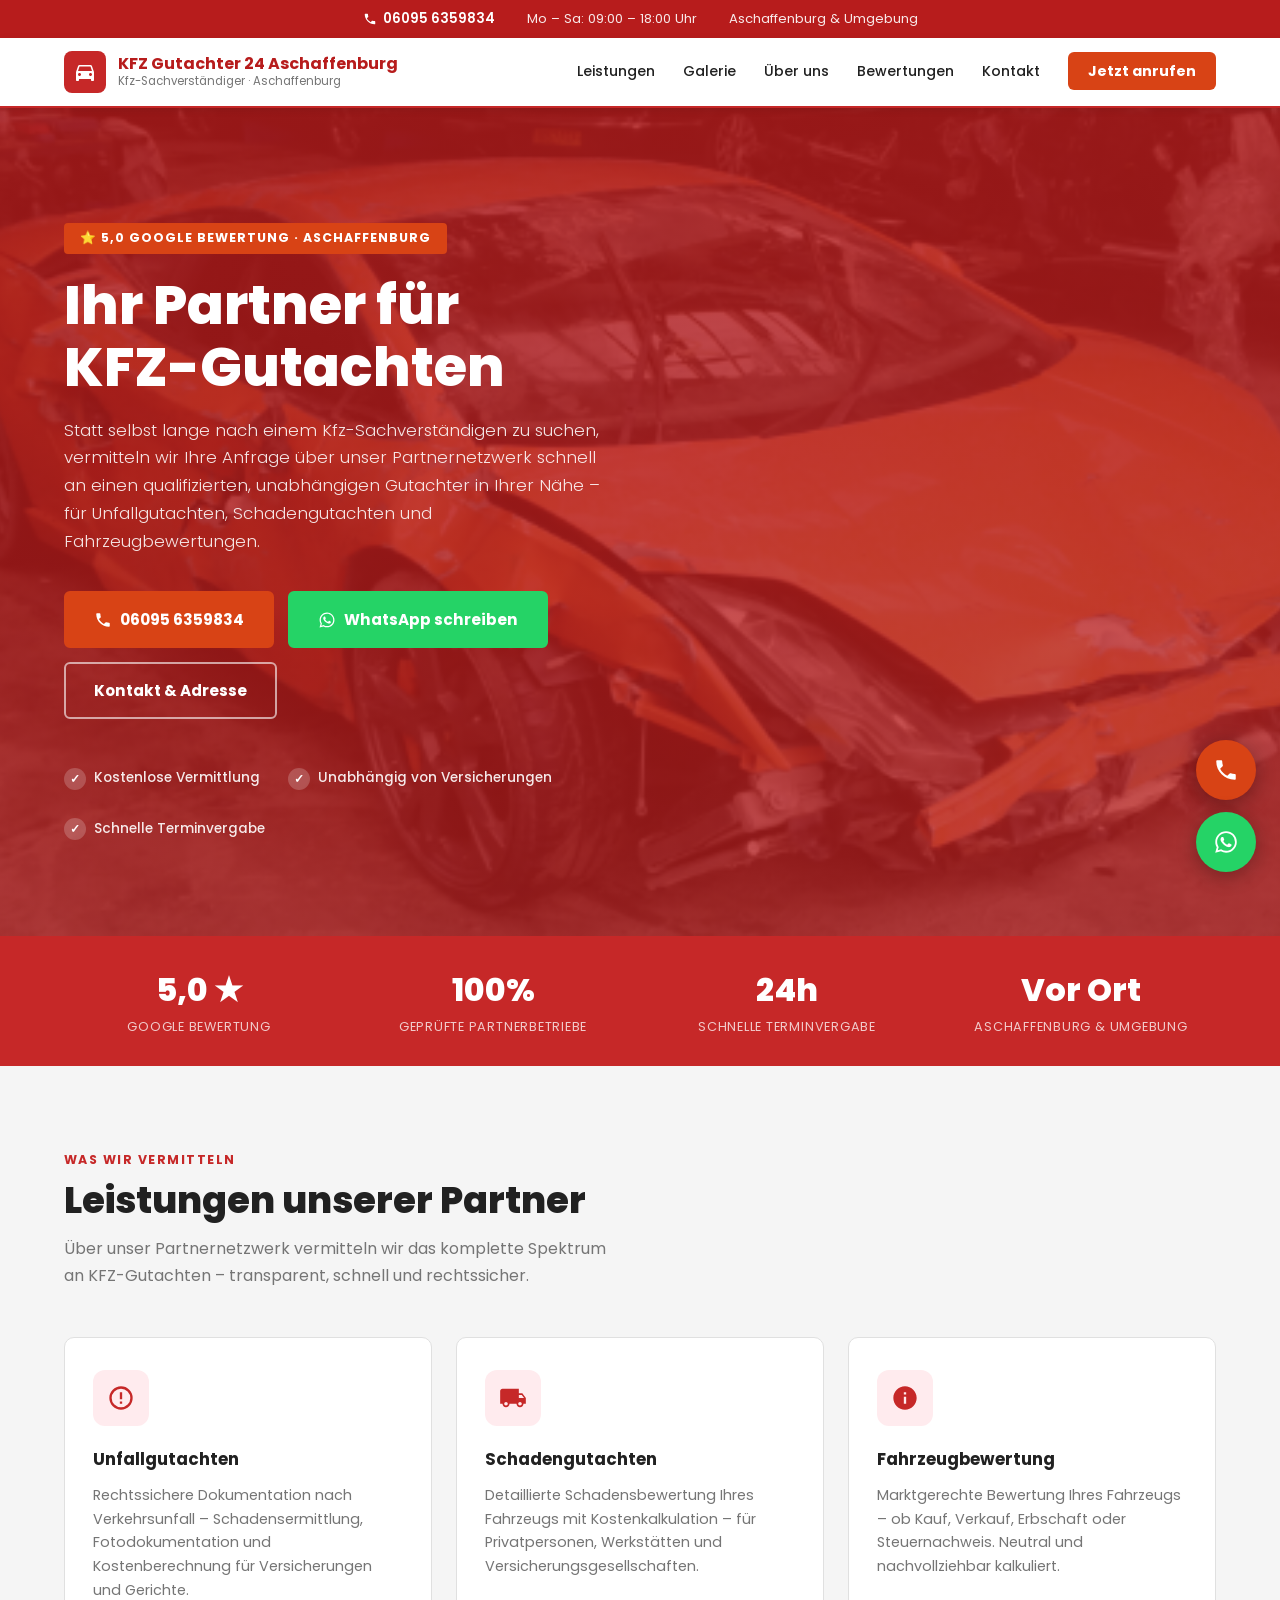
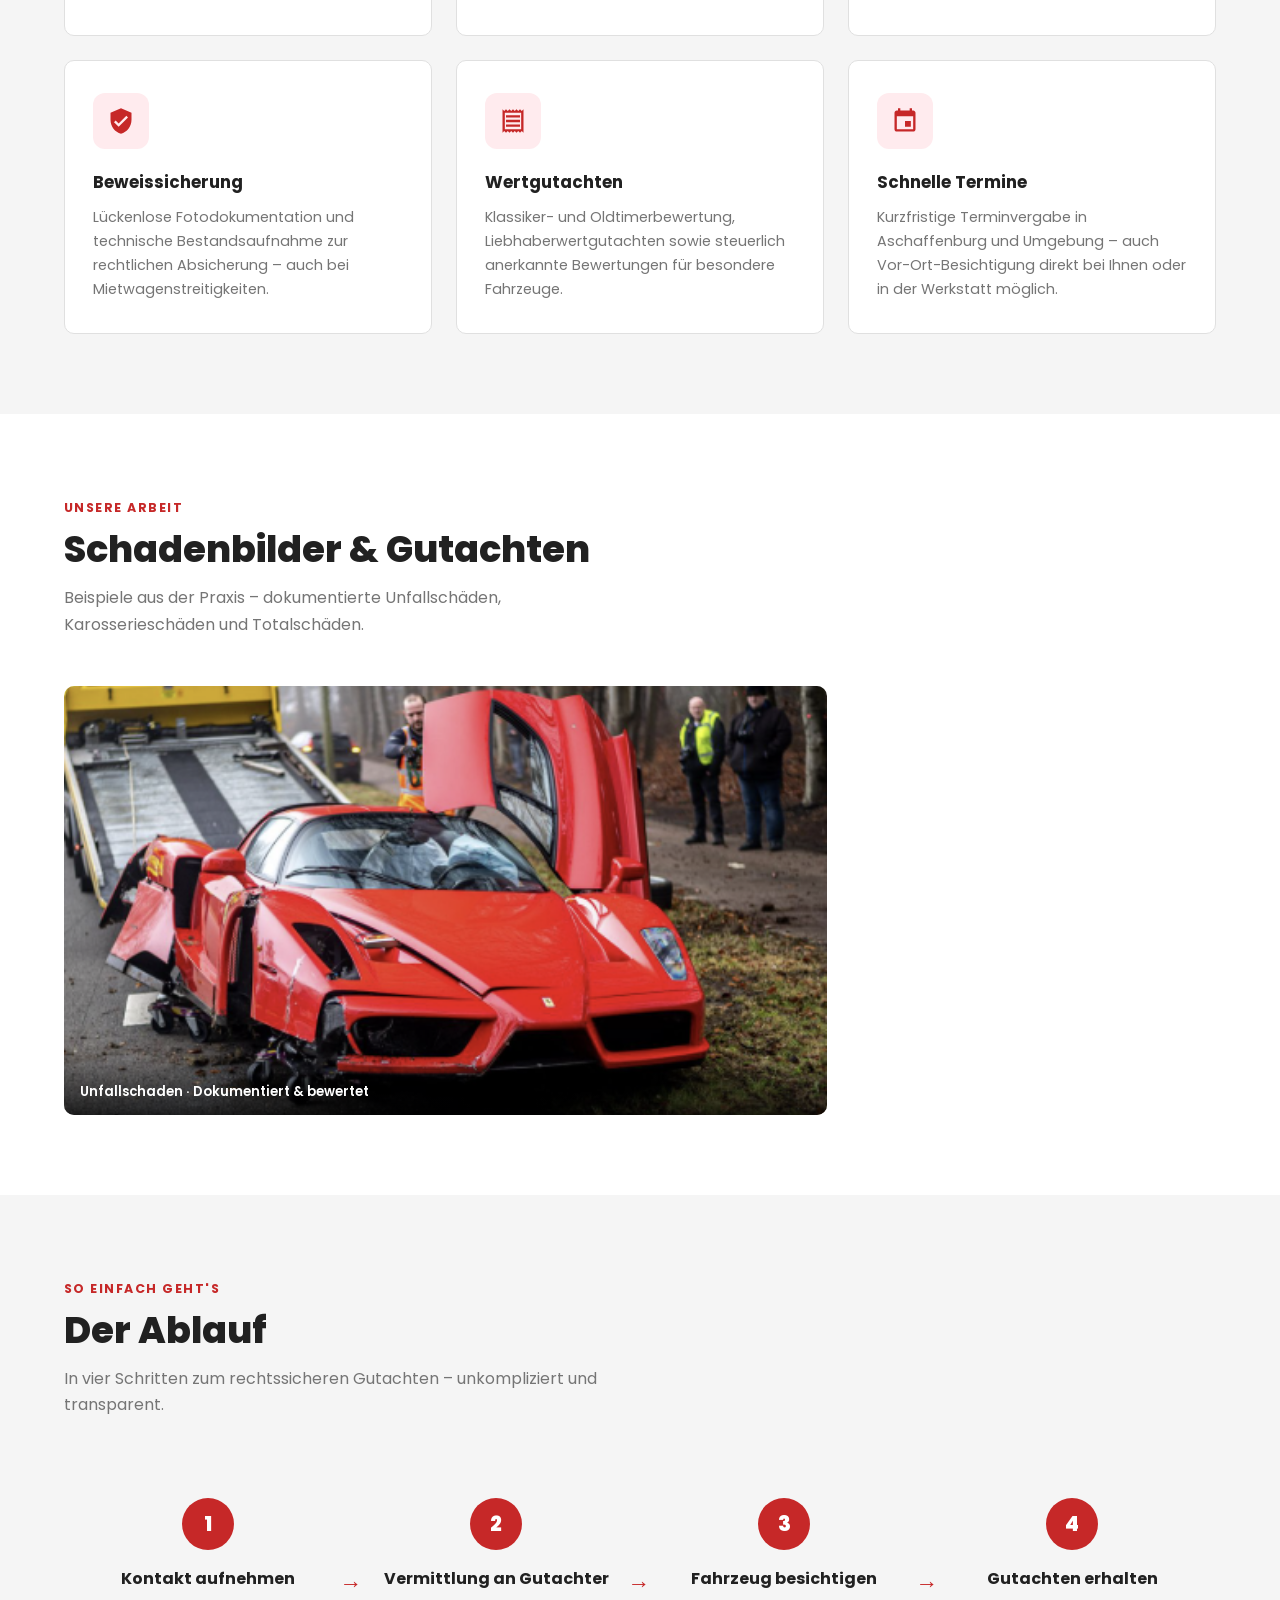
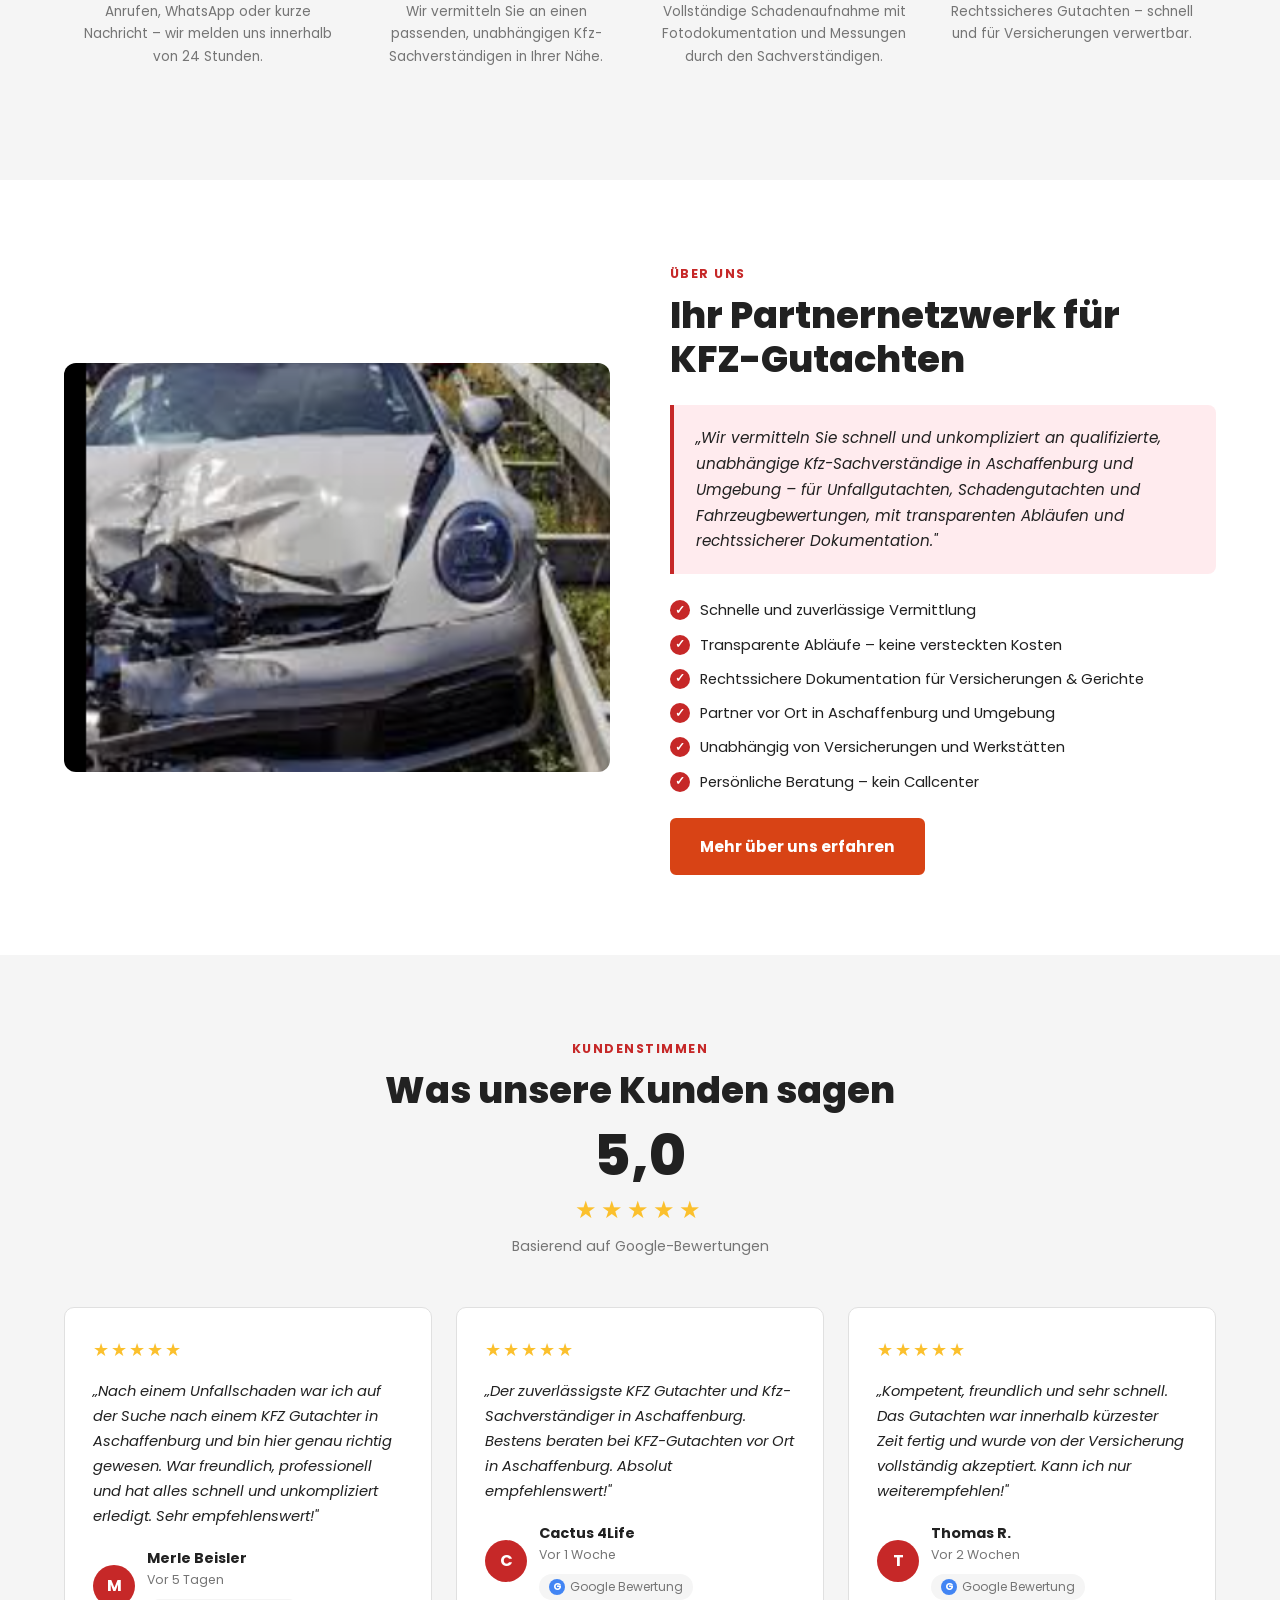
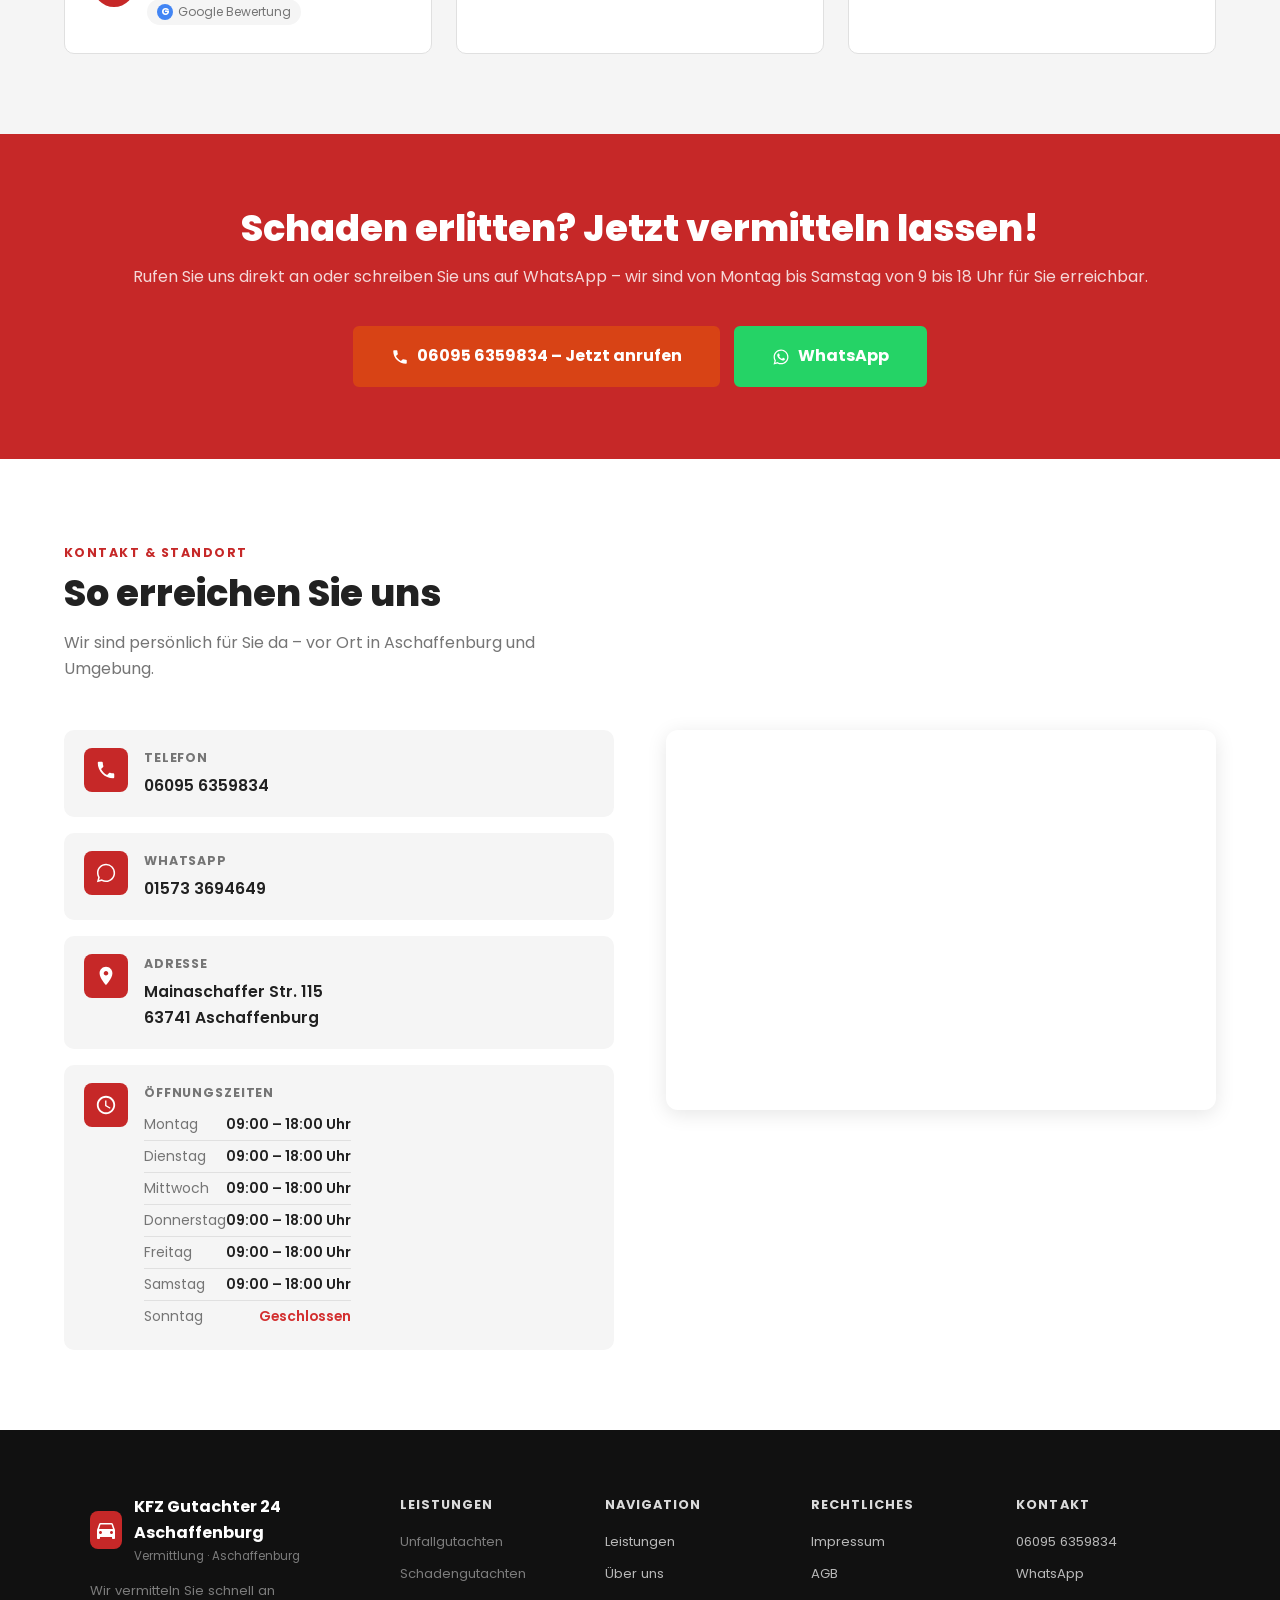
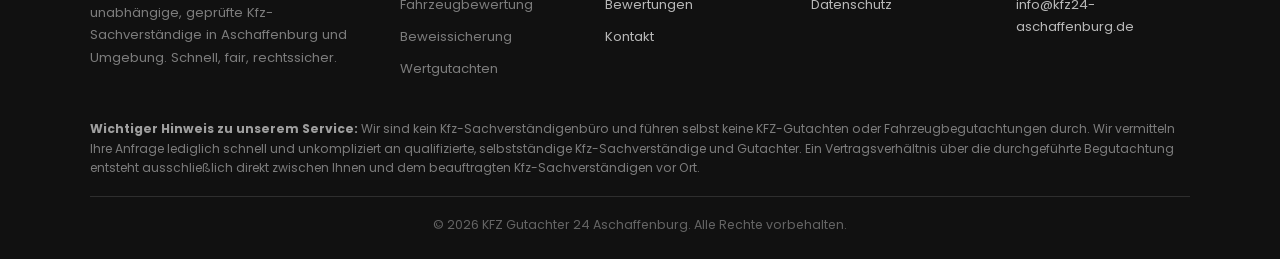
==== commit 2915a029: "Neue Farbpalette und Designe" ====
--- a/index.html
+++ b/index.html
@@ -1,11 +1,11 @@
-﻿<!DOCTYPE html>
+<!DOCTYPE html>
 <html lang="de">
 <head>
   <meta charset="UTF-8" />
   <meta name="viewport" content="width=device-width, initial-scale=1.0" />
-  <meta name="description" content="KFZ Gutachter Markellos – Ihr Vermittlungsservice für unabhängige Kfz-Sachverständige in Aschaffenburg. Unfallgutachten, Schadengutachten, Fahrzeugbewertungen. Schnelle Vermittlung, rechtssichere Dokumentation." />
+  <meta name="description" content="KFZ Gutachter 24 Aschaffenburg – Ihr Vermittlungsservice für unabhängige Kfz-Sachverständige in Aschaffenburg. Unfallgutachten, Schadengutachten, Fahrzeugbewertungen. Schnelle Vermittlung, rechtssichere Dokumentation." />
   <meta name="keywords" content="KFZ Gutachter Aschaffenburg, Kfz-Sachverständiger, Unfallgutachten, Schadengutachten, Fahrzeugbewertung" />
-  <title>KFZ Gutachter Markellos Aschaffenburg | Kfz-Sachverständiger vermitteln</title>
+  <title>KFZ Gutachter 24 Aschaffenburg | Kfz-Sachverständiger vermitteln</title>
   <link href="https://fonts.googleapis.com/css2?family=Poppins:wght@300;400;500;600;700;800&display=swap" rel="stylesheet" />
   <link href="style.css" rel="stylesheet" />
 </head>
@@ -15,7 +15,7 @@
 <div class="topbar">
   <div class="topbar-item">
     <svg viewBox="0 0 24 24" style="width:14px;height:14px;fill:#fff;"><path d="M6.6 10.8c1.4 2.8 3.8 5.1 6.6 6.6l2.2-2.2c.3-.3.7-.4 1-.2 1.1.4 2.3.6 3.6.6.6 0 1 .4 1 1V20c0 .6-.4 1-1 1-9.4 0-17-7.6-17-17 0-.6.4-1 1-1h3.5c.6 0 1 .4 1 1 0 1.3.2 2.5.6 3.6.1.3 0 .7-.2 1L6.6 10.8z"/></svg>
-    <a href="tel:015733694649">01573 3694649</a>
+    <a href="tel:060956359834">06095 6359834</a>
   </div>
   <div class="topbar-item">
     Mo – Sa: 09:00 – 18:00 Uhr
@@ -32,7 +32,7 @@
       <svg viewBox="0 0 24 24"><path d="M18.92 6.01C18.72 5.42 18.16 5 17.5 5h-11c-.66 0-1.21.42-1.42 1.01L3 12v8c0 .55.45 1 1 1h1c.55 0 1-.45 1-1v-1h12v1c0 .55.45 1 1 1h1c.55 0 1-.45 1-1v-8l-2.08-5.99zM6.5 16c-.83 0-1.5-.67-1.5-1.5S5.67 13 6.5 13s1.5.67 1.5 1.5S7.33 16 6.5 16zm11 0c-.83 0-1.5-.67-1.5-1.5s.67-1.5 1.5-1.5 1.5.67 1.5 1.5-.67 1.5-1.5 1.5zM5 11l1.5-4.5h11L19 11H5z"/></svg>
     </div>
     <div class="nav-brand">
-      <div class="nav-brand-name">KFZ Gutachter Markellos</div>
+      <div class="nav-brand-name">KFZ Gutachter 24 Aschaffenburg</div>
       <div class="nav-brand-sub">Kfz-Sachverständiger · Aschaffenburg</div>
     </div>
   </a>
@@ -43,7 +43,7 @@
     <li><a href="ueber-uns.html">Über uns</a></li>
     <li><a href="#bewertungen">Bewertungen</a></li>
     <li><a href="#kontakt">Kontakt</a></li>
-    <li><a href="tel:015733694649" class="nav-cta">Jetzt anrufen</a></li>
+    <li><a href="tel:060956359834" class="nav-cta">Jetzt anrufen</a></li>
   </ul>
 
   <button class="hamburger" id="hamburger" aria-label="Menü öffnen">
@@ -62,9 +62,9 @@
       für Unfallgutachten, Schadengutachten und Fahrzeugbewertungen.
     </p>
     <div class="hero-btns">
-      <a href="tel:015733694649" class="btn btn-orange">
+      <a href="tel:060956359834" class="btn btn-orange">
         <svg viewBox="0 0 24 24" style="width:18px;height:18px;fill:currentColor;"><path d="M6.6 10.8c1.4 2.8 3.8 5.1 6.6 6.6l2.2-2.2c.3-.3.7-.4 1-.2 1.1.4 2.3.6 3.6.6.6 0 1 .4 1 1V20c0 .6-.4 1-1 1-9.4 0-17-7.6-17-17 0-.6.4-1 1-1h3.5c.6 0 1 .4 1 1 0 1.3.2 2.5.6 3.6.1.3 0 .7-.2 1L6.6 10.8z"/></svg>
-        01573 3694649
+        06095 6359834
       </a>
       <a href="https://wa.me/4915733694649" target="_blank" rel="noopener" class="btn btn-whatsapp">
         <svg viewBox="0 0 24 24" style="width:18px;height:18px;fill:currentColor;"><path d="M12.04 2C6.58 2 2.13 6.45 2.13 11.91c0 1.75.46 3.45 1.32 4.95L2.05 22l5.25-1.38a9.9 9.9 0 0 0 4.74 1.21h.01c5.46 0 9.9-4.45 9.9-9.91 0-2.65-1.03-5.14-2.9-7.01A9.82 9.82 0 0 0 12.04 2zm0 18.13a8.2 8.2 0 0 1-4.19-1.15l-.3-.18-3.12.82.83-3.04-.2-.31a8.22 8.22 0 0 1-1.26-4.38c0-4.54 3.7-8.24 8.25-8.24 2.2 0 4.27.86 5.83 2.42a8.18 8.18 0 0 1 2.41 5.83c0 4.55-3.7 8.23-8.25 8.23zm4.52-6.16c-.25-.12-1.47-.72-1.7-.81-.23-.08-.39-.12-.56.13-.17.25-.64.81-.79.97-.14.17-.29.19-.54.06-.25-.12-1.04-.38-1.99-1.22-.73-.66-1.23-1.46-1.37-1.71-.14-.25-.02-.38.11-.51.11-.11.25-.29.37-.43.12-.15.16-.25.25-.42.08-.17.04-.31-.02-.44-.06-.12-.56-1.36-.77-1.86-.2-.48-.41-.42-.56-.43-.14-.01-.31-.01-.48-.01-.17 0-.44.06-.67.31-.23.25-.87.86-.87 2.09 0 1.23.9 2.42 1.02 2.59.12.17 1.77 2.7 4.28 3.79.6.26 1.06.41 1.43.53.6.19 1.15.16 1.58.1.48-.07 1.47-.6 1.68-1.18.21-.58.21-1.07.14-1.18-.07-.1-.23-.16-.48-.28z"/></svg>
@@ -173,7 +173,7 @@
 
     <!-- Bild 1: eigenes Foto (groß) -->
     <div class="gallery-item">
-      <img src="unfall1.png" alt="Unfallschaden Fahrzeug – KFZ Gutachter Markellos Aschaffenburg" loading="lazy" />
+      <img src="unfall1.png" alt="Unfallschaden Fahrzeug – KFZ Gutachter 24 Aschaffenburg" loading="lazy" />
       <div class="gallery-label">Unfallschaden · Dokumentiert &amp; bewertet</div>
     </div>
 
@@ -219,7 +219,7 @@
   <div class="about-grid">
 
     <div class="about-img-box">
-      <img src="unfall3.png" alt="KFZ Gutachter Markellos Aschaffenburg" />
+      <img src="unfall3.png" alt="KFZ Gutachter 24 Aschaffenburg" />
     </div>
 
     <div class="about-text">
@@ -311,9 +311,9 @@
   <h2>Schaden erlitten? Jetzt vermitteln lassen!</h2>
   <p>Rufen Sie uns direkt an oder schreiben Sie uns auf WhatsApp – wir sind von Montag bis Samstag von 9 bis 18 Uhr für Sie erreichbar.</p>
   <div class="hero-btns">
-    <a href="tel:015733694649" class="btn btn-orange" style="font-size:1rem;padding:15px 36px;">
+    <a href="tel:060956359834" class="btn btn-orange" style="font-size:1rem;padding:15px 36px;">
       <svg viewBox="0 0 24 24" style="width:18px;height:18px;fill:currentColor;"><path d="M6.6 10.8c1.4 2.8 3.8 5.1 6.6 6.6l2.2-2.2c.3-.3.7-.4 1-.2 1.1.4 2.3.6 3.6.6.6 0 1 .4 1 1V20c0 .6-.4 1-1 1-9.4 0-17-7.6-17-17 0-.6.4-1 1-1h3.5c.6 0 1 .4 1 1 0 1.3.2 2.5.6 3.6.1.3 0 .7-.2 1L6.6 10.8z"/></svg>
-      01573 3694649 – Jetzt anrufen
+      06095 6359834 – Jetzt anrufen
     </a>
     <a href="https://wa.me/4915733694649" target="_blank" rel="noopener" class="btn btn-whatsapp" style="font-size:1rem;padding:15px 36px;">
       <svg viewBox="0 0 24 24" style="width:18px;height:18px;fill:currentColor;"><path d="M12.04 2C6.58 2 2.13 6.45 2.13 11.91c0 1.75.46 3.45 1.32 4.95L2.05 22l5.25-1.38a9.9 9.9 0 0 0 4.74 1.21h.01c5.46 0 9.9-4.45 9.9-9.91 0-2.65-1.03-5.14-2.9-7.01A9.82 9.82 0 0 0 12.04 2zm0 18.13a8.2 8.2 0 0 1-4.19-1.15l-.3-.18-3.12.82.83-3.04-.2-.31a8.22 8.22 0 0 1-1.26-4.38c0-4.54 3.7-8.24 8.25-8.24 2.2 0 4.27.86 5.83 2.42a8.18 8.18 0 0 1 2.41 5.83c0 4.55-3.7 8.23-8.25 8.23zm4.52-6.16c-.25-.12-1.47-.72-1.7-.81-.23-.08-.39-.12-.56.13-.17.25-.64.81-.79.97-.14.17-.29.19-.54.06-.25-.12-1.04-.38-1.99-1.22-.73-.66-1.23-1.46-1.37-1.71-.14-.25-.02-.38.11-.51.11-.11.25-.29.37-.43.12-.15.16-.25.25-.42.08-.17.04-.31-.02-.44-.06-.12-.56-1.36-.77-1.86-.2-.48-.41-.42-.56-.43-.14-.01-.31-.01-.48-.01-.17 0-.44.06-.67.31-.23.25-.87.86-.87 2.09 0 1.23.9 2.42 1.02 2.59.12.17 1.77 2.7 4.28 3.79.6.26 1.06.41 1.43.53.6.19 1.15.16 1.58.1.48-.07 1.47-.6 1.68-1.18.21-.58.21-1.07.14-1.18-.07-.1-.23-.16-.48-.28z"/></svg>
@@ -339,7 +339,7 @@
         </div>
         <div>
           <h4>Telefon</h4>
-          <a href="tel:015733694649">01573 3694649</a>
+          <a href="tel:060956359834">06095 6359834</a>
         </div>
       </div>
 
@@ -359,7 +359,7 @@
         </div>
         <div>
           <h4>Adresse</h4>
-          <p>Goldbacher Str. 2<br>63739 Aschaffenburg</p>
+          <p>Mainaschaffer Str. 115<br>63741 Aschaffenburg</p>
         </div>
       </div>
 
@@ -385,11 +385,11 @@
 
     <div class="map-box">
       <iframe
-        src="https://www.google.com/maps/embed?pb=!1m18!1m12!1m3!1d2583.0!2d9.14!3d49.977!2m3!1f0!2f0!3f0!3m2!1i1024!2i768!4f13.1!3m3!1m2!1s0x47a2264e07f7e855%3A0x1!2sGoldbacher+Str.+2%2C+63739+Aschaffenburg!5e0!3m2!1sde!2sde!4v1"
+        src="https://www.google.com/maps?q=Mainaschaffer+Str.+115,+63741+Aschaffenburg&output=embed"
         allowfullscreen=""
         loading="lazy"
         referrerpolicy="no-referrer-when-downgrade"
-        title="Standort KFZ Gutachter Markellos Aschaffenburg">
+        title="Standort KFZ Gutachter 24 Aschaffenburg">
       </iframe>
     </div>
   </div>
@@ -405,7 +405,7 @@
           <svg viewBox="0 0 24 24"><path d="M18.92 6.01C18.72 5.42 18.16 5 17.5 5h-11c-.66 0-1.21.42-1.42 1.01L3 12v8c0 .55.45 1 1 1h1c.55 0 1-.45 1-1v-1h12v1c0 .55.45 1 1 1h1c.55 0 1-.45 1-1v-8l-2.08-5.99zM6.5 16c-.83 0-1.5-.67-1.5-1.5S5.67 13 6.5 13s1.5.67 1.5 1.5S7.33 16 6.5 16zm11 0c-.83 0-1.5-.67-1.5-1.5s.67-1.5 1.5-1.5 1.5.67 1.5 1.5-.67 1.5-1.5 1.5zM5 11l1.5-4.5h11L19 11H5z"/></svg>
         </div>
         <div>
-          <div class="footer-brand-name">KFZ Gutachter Markellos</div>
+          <div class="footer-brand-name">KFZ Gutachter 24 Aschaffenburg</div>
           <div class="footer-brand-sub">Vermittlung · Aschaffenburg</div>
         </div>
       </div>
@@ -445,9 +445,9 @@
     <div class="footer-col">
       <h4>Kontakt</h4>
       <ul>
-        <li><a href="tel:015733694649">01573 3694649</a></li>
+        <li><a href="tel:060956359834">06095 6359834</a></li>
         <li><a href="https://wa.me/4915733694649" target="_blank" rel="noopener">WhatsApp</a></li>
-        <li><a href="mailto:info@markellos-kfz.de">info@markellos-kfz.de</a></li>
+        <li><a href="mailto:info@kfz24-aschaffenburg.de">info@kfz24-aschaffenburg.de</a></li>
       </ul>
     </div>
 
@@ -458,12 +458,12 @@
   </div>
 
   <div class="footer-bottom">
-    &copy; 2026 KFZ Gutachter Markellos. Alle Rechte vorbehalten.
+    &copy; 2026 KFZ Gutachter 24 Aschaffenburg. Alle Rechte vorbehalten.
   </div>
 </footer>
 
 <!-- FLOATING BUTTONS -->
-<a href="tel:015733694649" class="phone-float" title="Jetzt anrufen">
+<a href="tel:060956359834" class="phone-float" title="Jetzt anrufen">
   <svg viewBox="0 0 24 24"><path d="M6.6 10.8c1.4 2.8 3.8 5.1 6.6 6.6l2.2-2.2c.3-.3.7-.4 1-.2 1.1.4 2.3.6 3.6.6.6 0 1 .4 1 1V20c0 .6-.4 1-1 1-9.4 0-17-7.6-17-17 0-.6.4-1 1-1h3.5c.6 0 1 .4 1 1 0 1.3.2 2.5.6 3.6.1.3 0 .7-.2 1L6.6 10.8z"/></svg>
 </a>
 <a href="https://wa.me/4915733694649" target="_blank" rel="noopener" class="whatsapp-float" title="WhatsApp schreiben">
--- a/style.css
+++ b/style.css
@@ -1,10 +1,10 @@
 *, *::before, *::after { box-sizing: border-box; margin: 0; padding: 0; }
 
 :root {
-  --blue:    #1565c0;
-  --blue-dk: #0d47a1;
-  --blue-lt: #e3f2fd;
-  --accent:  #f57c00;
+  --blue:    #c62828;
+  --blue-dk: #b71c1c;
+  --blue-lt: #ffebee;
+  --accent:  #d84315;
   --whatsapp:#25d366;
   --whatsapp-dk:#1da851;
   --grey:    #f5f5f5;
@@ -110,7 +110,7 @@
   font-weight: 700 !important;
 }
 
-.nav-cta:hover { background: #e65100 !important; }
+.nav-cta:hover { background: #bf360c !important; }
 
 .hamburger {
   display: none;
@@ -133,7 +133,7 @@
 /* ── HERO ── */
 #hero {
   min-height: 92vh;
-  background: linear-gradient(rgba(13, 71, 161, 0.82), rgba(13, 71, 161, 0.75)),
+  background: linear-gradient(rgba(183, 28, 28, 0.82), rgba(183, 28, 28, 0.75)),
               url('unfall2.png') center/cover no-repeat;
   display: flex;
   align-items: center;
@@ -198,7 +198,7 @@
   border-color: var(--accent);
 }
 
-.btn-orange:hover { background: #e65100; border-color: #e65100; transform: translateY(-2px); box-shadow: 0 6px 20px rgba(0,0,0,0.2); }
+.btn-orange:hover { background: #bf360c; border-color: #bf360c; transform: translateY(-2px); box-shadow: 0 6px 20px rgba(0,0,0,0.2); }
 
 .btn-whatsapp {
   background: var(--whatsapp);
@@ -304,7 +304,7 @@
 
 .service-card:hover {
   transform: translateY(-5px);
-  box-shadow: 0 12px 32px rgba(21, 101, 192, 0.12);
+  box-shadow: 0 12px 32px rgba(198, 40, 40, 0.12);
   border-color: var(--blue);
 }
 
@@ -352,7 +352,7 @@
   overflow: hidden;
   position: relative;
   aspect-ratio: 4/3;
-  background: #1a237e;
+  background: #4a0e0e;
 }
 
 .gallery-item:first-child {
@@ -714,7 +714,7 @@
 
 /* ── PAGE HERO (for subpages without the big hero) ── */
 .page-hero {
-  background: linear-gradient(rgba(13,71,161,0.92), rgba(13,71,161,0.88));
+  background: linear-gradient(rgba(183,28,28,0.92), rgba(183,28,28,0.88));
   padding: 56px 5% 48px;
   text-align: center;
 }
